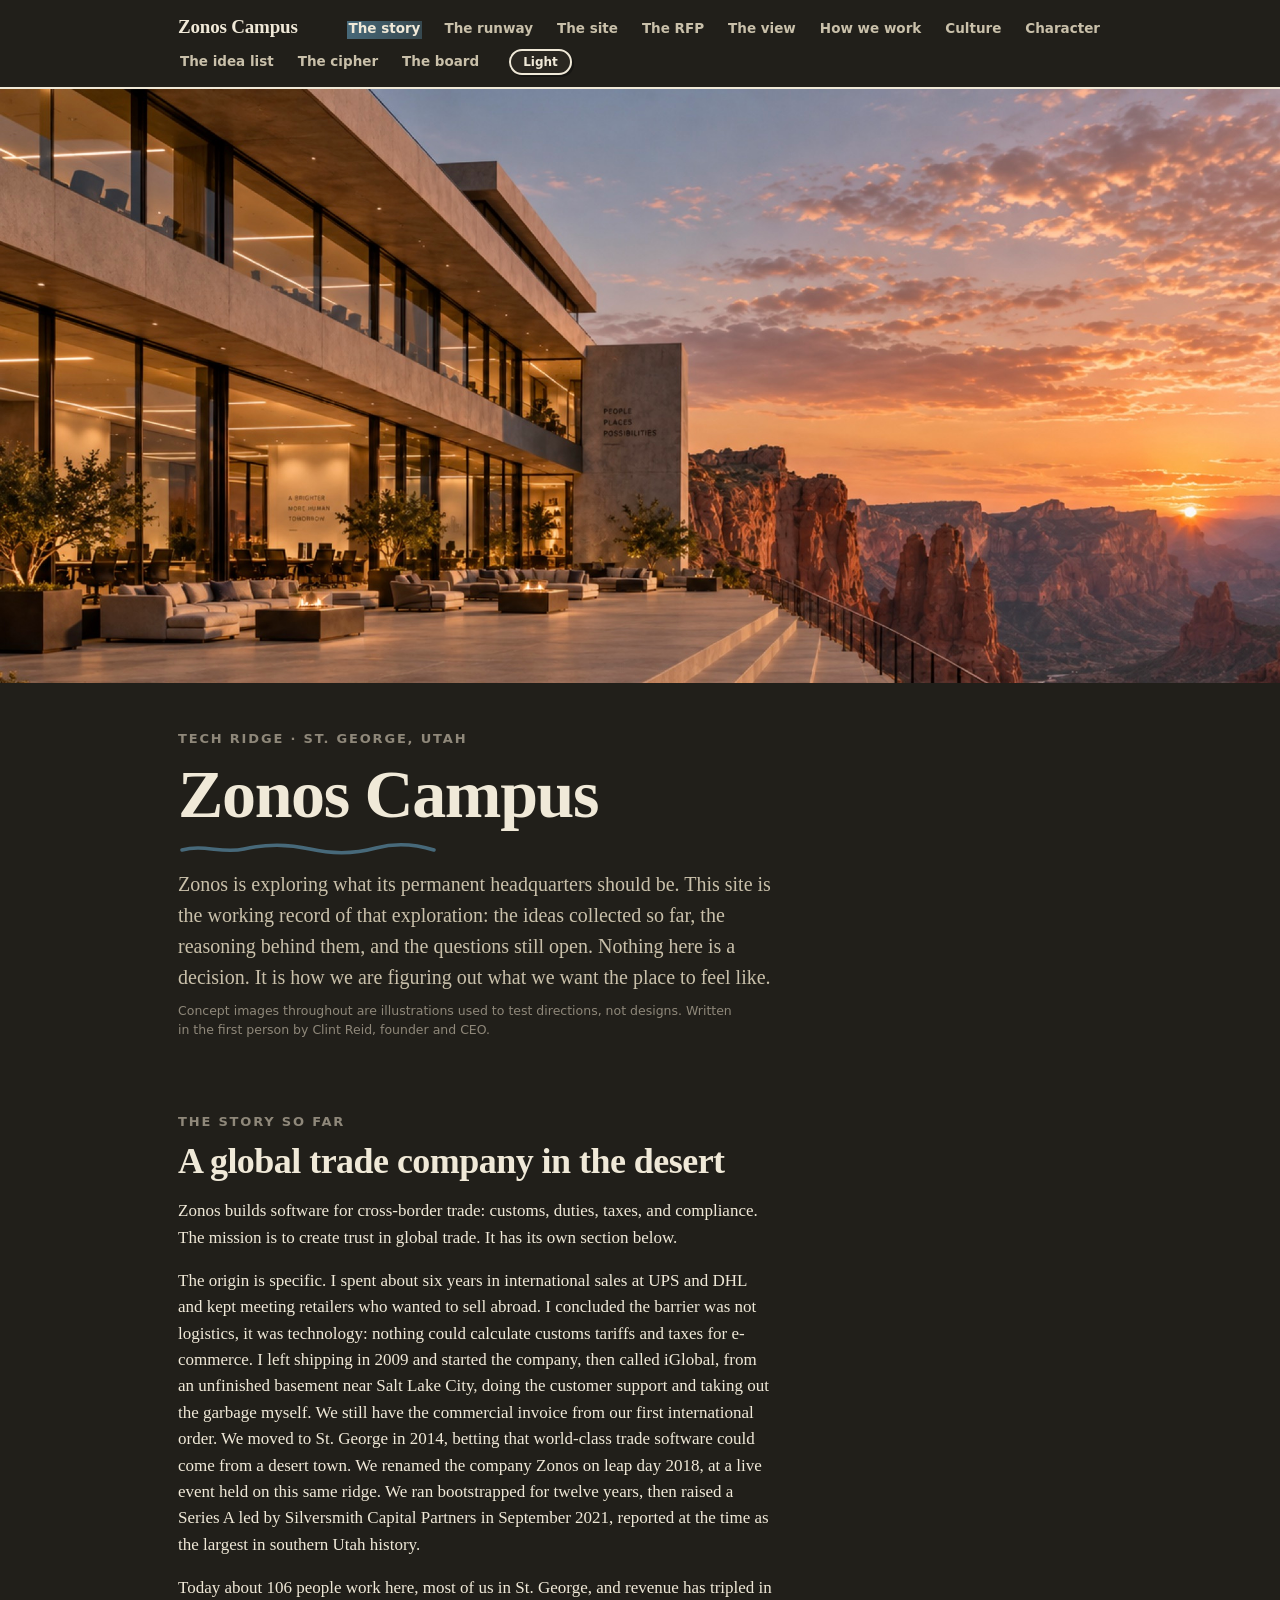
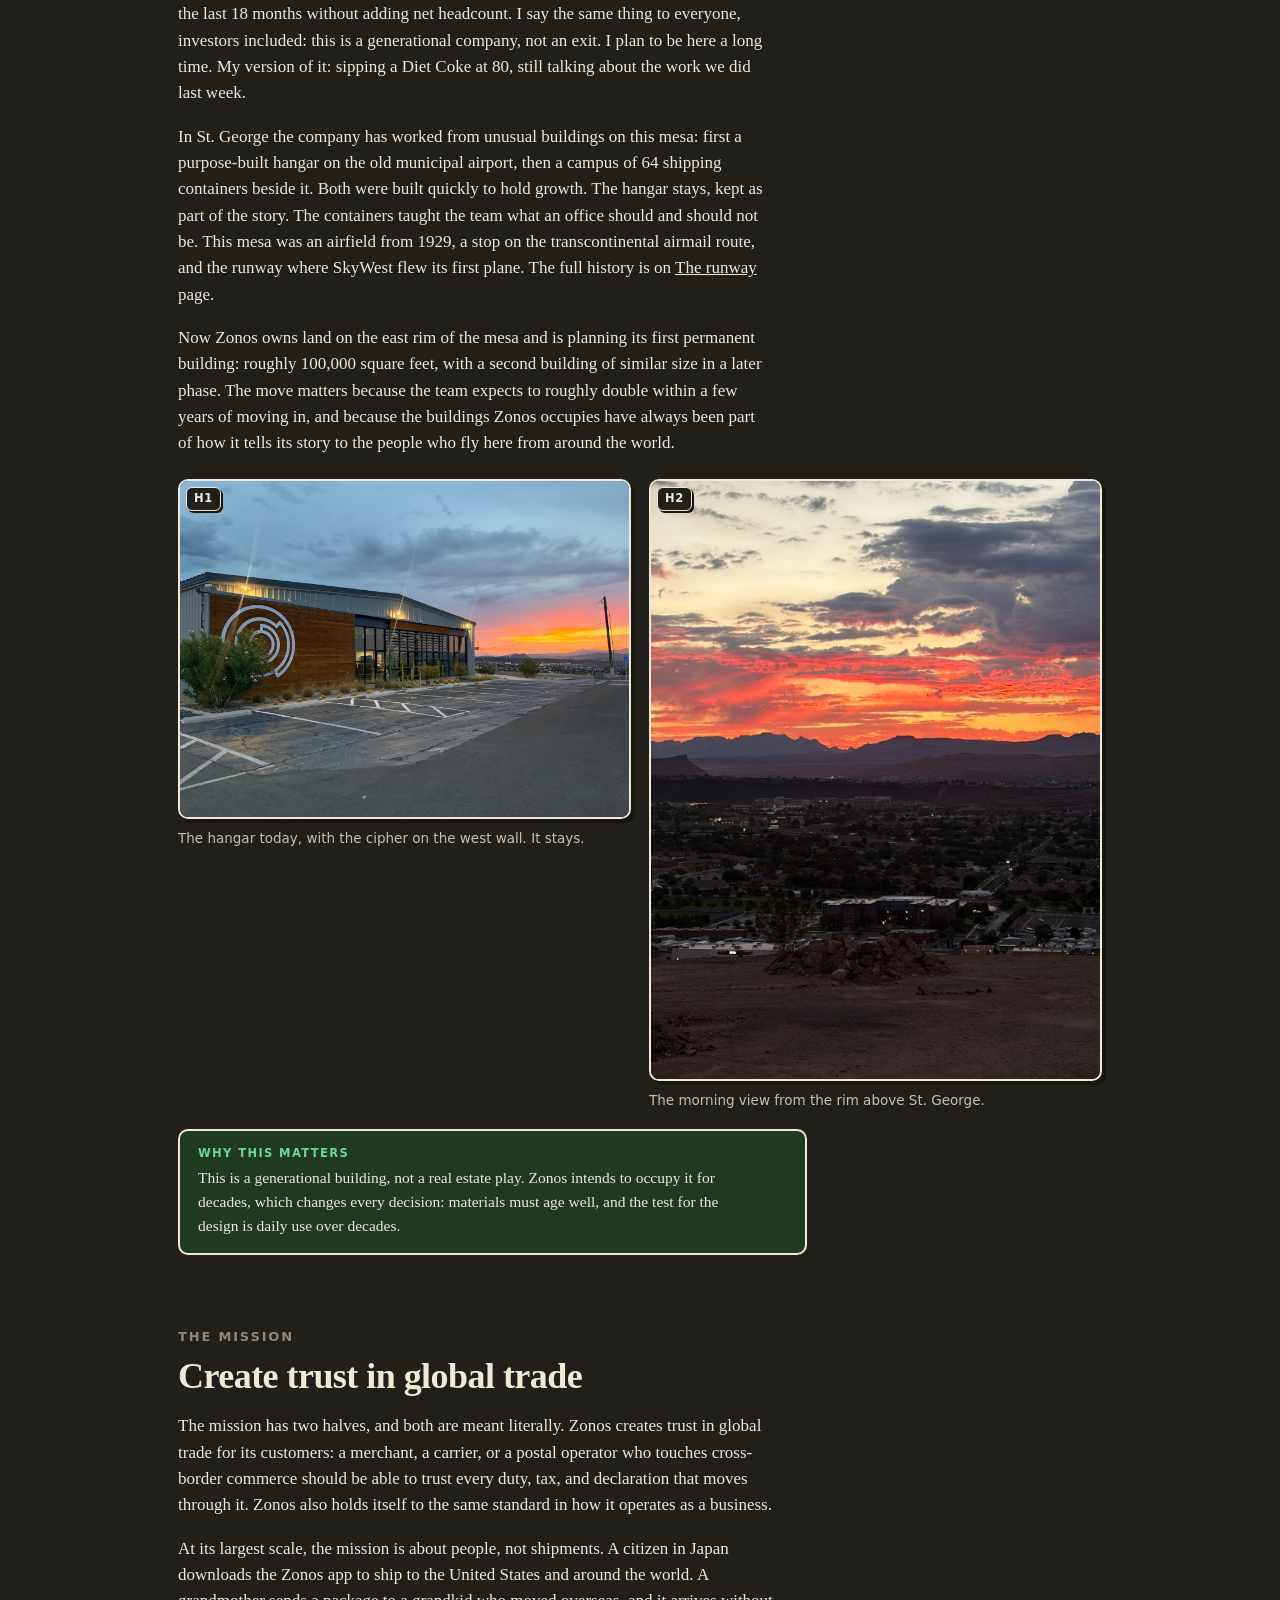
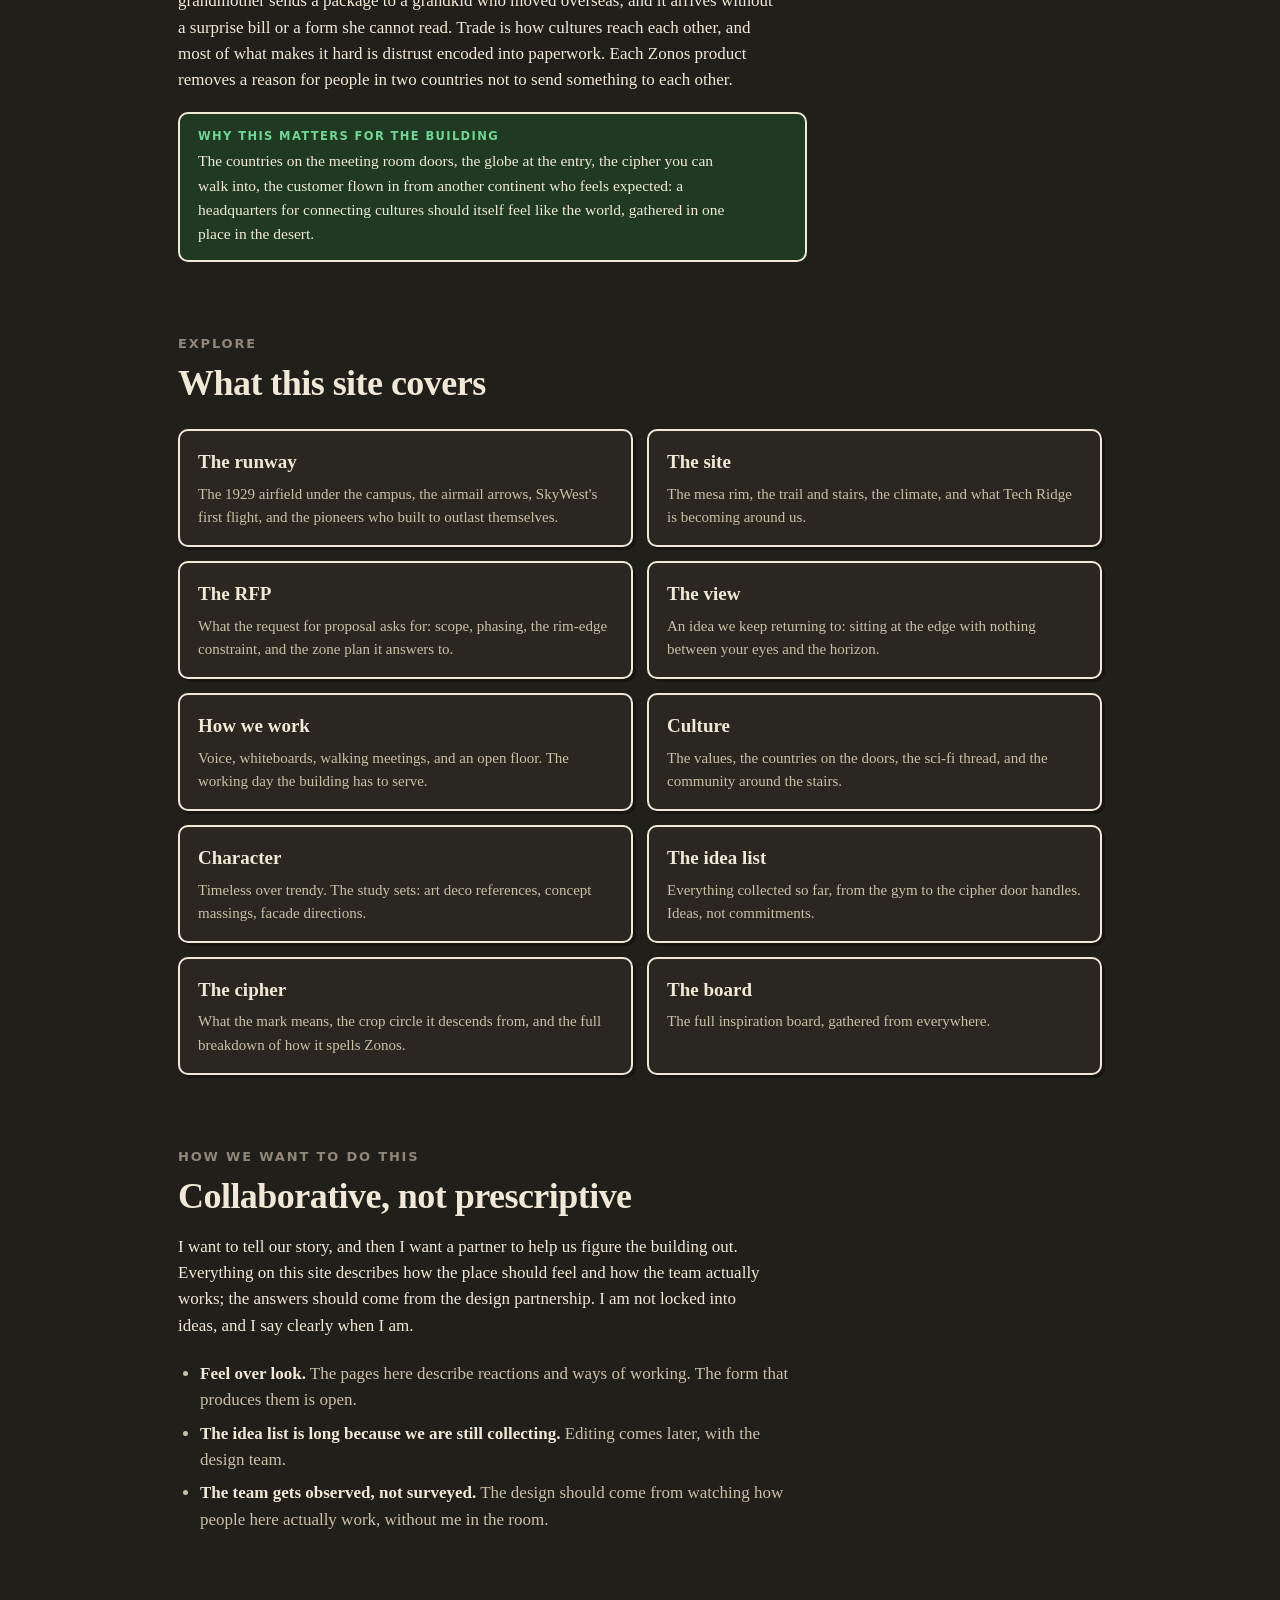
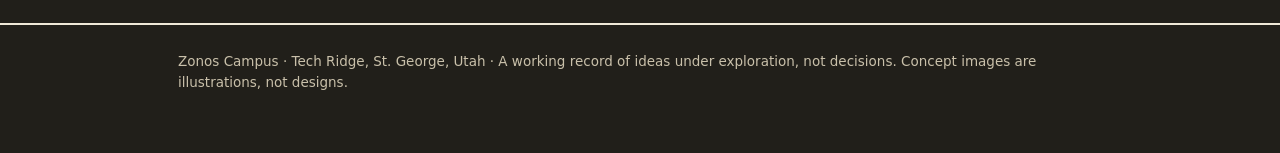
==== index.html @ 1530f25c "Zonos campus site: story, site, RFP, view, work, culture, character, ideas, cipher, board" ====
<!doctype html>
<html lang="en">
<head>
<meta charset="utf-8">
<meta name="viewport" content="width=device-width, initial-scale=1">
<title>Zonos Campus</title>
<meta name="description" content="The working record of the Zonos headquarters exploration at Tech Ridge, St. George, Utah: the story, the site, the ideas, and the why behind them.">
<link rel="icon" type="image/svg+xml" href="favicon.svg">
<link rel="stylesheet" href="style.css">
</head>
<body data-tag="H">

<nav class="site">
  <div class="bar">
    <a class="brand" href="index.html">Zonos Campus</a>
    <a class="nl here" href="index.html">The story</a>
    <a class="nl" href="history.html">The runway</a>
    <a class="nl" href="site.html">The site</a>
    <a class="nl" href="rfp.html">The RFP</a>
    <a class="nl" href="view.html">The view</a>
    <a class="nl" href="work.html">How we work</a>
    <a class="nl" href="culture.html">Culture</a>
    <a class="nl" href="design.html">Character</a>
    <a class="nl" href="ideas.html">The idea list</a>
    <a class="nl" href="cipher.html">The cipher</a>
    <a class="nl" href="board.html">The board</a>
    <button id="themebtn" type="button">Dark</button>
  </div>
</nav>

<div class="hero">
  <img src="images/render_terrace_wide.jpg" alt="Concept rendering of a terraced office building on a desert cliff at sunset">
</div>

<main class="wrap">

<header class="page">
  <p class="eyebrow">Tech Ridge · St. George, Utah</p>
  <h1>Zonos Campus</h1>
  <svg class="squig" width="260" height="14" viewBox="0 0 260 14" aria-hidden="true"><path d="M4 9 C 26 3, 44 13, 66 8 S 110 3, 132 8 S 176 13, 198 7 S 240 4, 256 9"/></svg>
  <p class="lead">Zonos is exploring what its permanent headquarters should be. This site is the working record of that exploration: the ideas collected so far, the reasoning behind them, and the questions still open. Nothing here is a decision. It is how we are figuring out what we want the place to feel like.</p>
  <p class="credit">Concept images throughout are illustrations used to test directions, not designs. Written in the first person by Clint Reid, founder and CEO.</p>
</header>

<section id="story">
  <p class="eyebrow">The story so far</p>
  <h2>A global trade company in the desert</h2>
  <p>Zonos builds software for cross-border trade: customs, duties, taxes, and compliance. The mission is to create trust in global trade. It has its own section below.</p>
  <p>The origin is specific. I spent about six years in international sales at UPS and DHL and kept meeting retailers who wanted to sell abroad. I concluded the barrier was not logistics, it was technology: nothing could calculate customs tariffs and taxes for e-commerce. I left shipping in 2009 and started the company, then called iGlobal, from an unfinished basement near Salt Lake City, doing the customer support and taking out the garbage myself. We still have the commercial invoice from our first international order. We moved to St. George in 2014, betting that world-class trade software could come from a desert town. We renamed the company Zonos on leap day 2018, at a live event held on this same ridge. We ran bootstrapped for twelve years, then raised a Series A led by Silversmith Capital Partners in September 2021, reported at the time as the largest in southern Utah history.</p>
  <p>Today about 106 people work here, most of us in St. George, and revenue has tripled in the last 18 months without adding net headcount. I say the same thing to everyone, investors included: this is a generational company, not an exit. I plan to be here a long time. My version of it: sipping a Diet Coke at 80, still talking about the work we did last week.</p>
  <p>In St. George the company has worked from unusual buildings on this mesa: first a purpose-built hangar on the old municipal airport, then a campus of 64 shipping containers beside it. Both were built quickly to hold growth. The hangar stays, kept as part of the story. The containers taught the team what an office should and should not be. This mesa was an airfield from 1929, a stop on the transcontinental airmail route, and the runway where SkyWest flew its first plane. The full history is on <a href="history.html" style="color:inherit">The runway</a> page.</p>
  <p>Now Zonos owns land on the east rim of the mesa and is planning its first permanent building: roughly 100,000 square feet, with a second building of similar size in a later phase. The move matters because the team expects to roughly double within a few years of moving in, and because the buildings Zonos occupies have always been part of how it tells its story to the people who fly here from around the world.</p>
  <div class="duo">
    <figure>
      <img loading="lazy" src="images/today_hangar_dusk.jpg" alt="The current Zonos hangar building at dusk with the cipher mark">
      <figcaption>The hangar today, with the cipher on the west wall. It stays.</figcaption>
    </figure>
    <figure>
      <img loading="lazy" src="images/site_sunrise_st_george.jpg" alt="Sunrise over St. George from the mesa rim">
      <figcaption>The morning view from the rim above St. George.</figcaption>
    </figure>
  </div>
  <div class="why">
    <span class="wl">Why this matters</span>
    <p>This is a generational building, not a real estate play. Zonos intends to occupy it for decades, which changes every decision: materials must age well, and the test for the design is daily use over decades.</p>
  </div>
</section>

<section id="mission">
  <p class="eyebrow">The mission</p>
  <h2>Create trust in global trade</h2>
  <p>The mission has two halves, and both are meant literally. Zonos creates trust in global trade for its customers: a merchant, a carrier, or a postal operator who touches cross-border commerce should be able to trust every duty, tax, and declaration that moves through it. Zonos also holds itself to the same standard in how it operates as a business.</p>
  <p>At its largest scale, the mission is about people, not shipments. A citizen in Japan downloads the Zonos app to ship to the United States and around the world. A grandmother sends a package to a grandkid who moved overseas, and it arrives without a surprise bill or a form she cannot read. Trade is how cultures reach each other, and most of what makes it hard is distrust encoded into paperwork. Each Zonos product removes a reason for people in two countries not to send something to each other.</p>
  <div class="why">
    <span class="wl">Why this matters for the building</span>
    <p>The countries on the meeting room doors, the globe at the entry, the cipher you can walk into, the customer flown in from another continent who feels expected: a headquarters for connecting cultures should itself feel like the world, gathered in one place in the desert.</p>
  </div>
</section>

<section id="explore">
  <p class="eyebrow">Explore</p>
  <h2>What this site covers</h2>
  <div class="pagecards">
    <a href="history.html"><h3>The runway</h3><p>The 1929 airfield under the campus, the airmail arrows, SkyWest's first flight, and the pioneers who built to outlast themselves.</p></a>
    <a href="site.html"><h3>The site</h3><p>The mesa rim, the trail and stairs, the climate, and what Tech Ridge is becoming around us.</p></a>
    <a href="rfp.html"><h3>The RFP</h3><p>What the request for proposal asks for: scope, phasing, the rim-edge constraint, and the zone plan it answers to.</p></a>
    <a href="view.html"><h3>The view</h3><p>An idea we keep returning to: sitting at the edge with nothing between your eyes and the horizon.</p></a>
    <a href="work.html"><h3>How we work</h3><p>Voice, whiteboards, walking meetings, and an open floor. The working day the building has to serve.</p></a>
    <a href="culture.html"><h3>Culture</h3><p>The values, the countries on the doors, the sci-fi thread, and the community around the stairs.</p></a>
    <a href="design.html"><h3>Character</h3><p>Timeless over trendy. The study sets: art deco references, concept massings, facade directions.</p></a>
    <a href="ideas.html"><h3>The idea list</h3><p>Everything collected so far, from the gym to the cipher door handles. Ideas, not commitments.</p></a>
    <a href="cipher.html"><h3>The cipher</h3><p>What the mark means, the crop circle it descends from, and the full breakdown of how it spells Zonos.</p></a>
    <a href="board.html"><h3>The board</h3><p>The full inspiration board, gathered from everywhere.</p></a>
  </div>
</section>

<section id="posture">
  <p class="eyebrow">How we want to do this</p>
  <h2>Collaborative, not prescriptive</h2>
  <p>I want to tell our story, and then I want a partner to help us figure the building out. Everything on this site describes how the place should feel and how the team actually works; the answers should come from the design partnership. I am not locked into ideas, and I say clearly when I am.</p>
  <ul class="plain" style="margin-top:22px">
    <li><b>Feel over look.</b> The pages here describe reactions and ways of working. The form that produces them is open.</li>
    <li><b>The idea list is long because we are still collecting.</b> Editing comes later, with the design team.</li>
    <li><b>The team gets observed, not surveyed.</b> The design should come from watching how people here actually work, without me in the room.</li>
  </ul>
</section>

</main>

<footer>
  <div class="wrap">
    Zonos Campus · Tech Ridge, St. George, Utah · A working record of ideas under exploration, not decisions. Concept images are illustrations, not designs.
  </div>
</footer>

<div id="lightbox" aria-hidden="true"><img alt=""></div>
<script src="site.js?v=2"></script>
</body>
</html>
---- style.css ----
:root{
  --paper:#fbf7ee; --paper2:#f4efe2;
  --ink:#1a1917; --ink2:#524f48; --muted:#8a857a; --line:#d9d2c0;
  --mk:#7cd0ff; --mk-soft:rgba(124,208,255,.45);
  --us:#1b7f3b; --us-wash:rgba(27,127,59,.12);
  --org:#a3651f; --org-soft:rgba(255,183,87,.42); --org-wash:rgba(255,183,87,.14);
}
@media (prefers-color-scheme: dark){
  :root:not([data-theme="light"]){
    --paper:#211f1a; --paper2:#2a2721;
    --ink:#f0e9d8; --ink2:#c9c0aa; --muted:#8f887a; --line:#161512;
    --mk:rgba(124,208,255,.42); --mk-soft:rgba(124,208,255,.24);
    --us:#6fd694; --us-wash:rgba(27,127,59,.28);
    --org:#ffc98a; --org-soft:rgba(255,183,87,.22); --org-wash:rgba(255,183,87,.12);
  }
}
:root[data-theme="dark"]{
  --paper:#211f1a; --paper2:#2a2721;
  --ink:#f0e9d8; --ink2:#c9c0aa; --muted:#8f887a; --line:#161512;
  --mk:rgba(124,208,255,.42); --mk-soft:rgba(124,208,255,.24);
  --us:#6fd694; --us-wash:rgba(27,127,59,.28);
  --org:#ffc98a; --org-soft:rgba(255,183,87,.22); --org-wash:rgba(255,183,87,.12);
}
*{box-sizing:border-box}
html{scroll-behavior:smooth}
body{
  background:var(--paper); color:var(--ink); margin:0;
  font-family:"Charter","Iowan Old Style",Georgia,serif;
  font-size:17px; line-height:1.55;
}
.wrap{max-width:980px; margin:0 auto; padding:0 28px}
nav.site{
  position:sticky; top:0; z-index:20; background:var(--paper);
  border-bottom:2px solid var(--ink);
}
nav.site .bar{
  max-width:980px; margin:0 auto; padding:12px 28px;
  display:flex; align-items:baseline; gap:8px 20px; flex-wrap:wrap;
  font-family:-apple-system,system-ui,sans-serif;
}
nav.site .brand{
  font-family:"Charter","Iowan Old Style",Georgia,serif;
  font-size:19px; font-weight:700; letter-spacing:-.01em;
  color:var(--ink); text-decoration:none; margin-right:auto;
}
nav.site a.nl{
  font-size:13.5px; font-weight:600; color:var(--ink2); text-decoration:none;
  padding:2px 2px;
}
nav.site a.nl:hover{color:var(--ink)}
nav.site a.nl.here{
  color:var(--ink);
  background:linear-gradient(100deg, var(--mk) 0%, var(--mk-soft) 92%);
  background-size:100% 72%; background-position:0 78%; background-repeat:no-repeat;
}
.eyebrow{
  font-family:-apple-system,system-ui,sans-serif; font-size:13px; font-weight:700;
  letter-spacing:.14em; text-transform:uppercase; color:var(--muted); margin:0 0 10px;
}
h1{font-size:clamp(40px,6.4vw,68px); line-height:1.02; letter-spacing:-.02em; margin:0; text-wrap:balance}
h2{font-size:clamp(27px,3.8vw,36px); line-height:1.1; letter-spacing:-.015em; margin:0 0 6px; text-wrap:balance}
h3.sub{font-size:21px; margin:30px 0 6px; letter-spacing:-.01em}
.lead{font-size:20px; color:var(--ink2); margin:14px 0 0; max-width:62ch}
p{max-width:70ch}
header.page{padding-top:46px}
section{margin-top:72px}
main{min-height:60vh}
mark,.mk{background:linear-gradient(100deg, var(--mk) 0%, var(--mk-soft) 92%); background-size:100% 78%; background-position:0 68%; background-repeat:no-repeat; padding:0 .12em; color:inherit; border-radius:1px}
.mk-o{background-image:linear-gradient(100deg, var(--org-soft) 0%, var(--org-wash) 92%)}
.squig{display:block; margin:12px 0 0}
.squig path{stroke:var(--mk); stroke-width:3.5; stroke-linecap:round; fill:none}
.hero{position:relative; margin:0}
.hero img{width:100%; height:min(66vh,700px); object-fit:cover; display:block}
.credit{
  font-family:-apple-system,system-ui,sans-serif; font-size:12.5px; color:var(--muted);
  margin-top:8px;
}
figure{margin:22px 0 0; position:relative}
figure img{width:100%; display:block; border:2px solid var(--ink); border-radius:10px; box-shadow:4px 4px 0 var(--line); cursor:zoom-in}
figcaption{
  font-family:-apple-system,system-ui,sans-serif; font-size:13.5px; color:var(--ink2);
  margin-top:9px; line-height:1.5; max-width:80ch;
}
.imgtag{
  position:absolute; top:8px; left:8px; z-index:2; pointer-events:none;
  font-family:-apple-system,system-ui,sans-serif; font-size:11.5px; font-weight:700;
  letter-spacing:.06em; color:var(--ink); background:var(--paper);
  border:1.5px solid var(--ink); border-radius:6px; padding:2px 7px;
  box-shadow:2px 2px 0 var(--line);
}
.duo{display:grid; grid-template-columns:1fr 1fr; gap:18px; margin-top:22px}
@media (max-width:760px){.duo{grid-template-columns:1fr}}
.duo figure{margin:0}
.grid{display:grid; grid-template-columns:repeat(3,1fr); gap:14px; margin-top:22px}
@media (max-width:760px){.grid{grid-template-columns:repeat(2,1fr)}}
.grid figure{margin:0}
.grid img{height:230px; object-fit:cover}
.grid.tall img{height:300px}
.card{
  border:2px solid var(--ink); border-radius:10px; background:var(--paper2);
  box-shadow:3px 3px 0 var(--line); padding:16px 18px; margin-top:16px;
}
.card h3{font-size:18.5px; line-height:1.25; margin:0 0 6px}
.card p{margin:6px 0 0; font-size:15.5px; color:var(--ink2)}
.cards2{display:grid; grid-template-columns:1fr 1fr; gap:14px; margin-top:22px}
@media (max-width:760px){.cards2{grid-template-columns:1fr}}
.cards2 .card{margin-top:0}
.pagecards{display:grid; grid-template-columns:1fr 1fr; gap:14px; margin-top:26px}
@media (max-width:760px){.pagecards{grid-template-columns:1fr}}
.pagecards a{
  display:block; border:2px solid var(--ink); border-radius:10px; background:var(--paper2);
  box-shadow:3px 3px 0 var(--line); padding:16px 18px; color:inherit; text-decoration:none;
}
.pagecards a:hover{box-shadow:5px 5px 0 var(--line)}
.pagecards h3{font-size:19px; margin:0 0 6px}
.pagecards p{margin:0; font-size:15px; color:var(--ink2)}
.why{
  border:2px solid var(--ink); border-radius:10px; background:var(--us-wash);
  padding:14px 18px; margin-top:18px; max-width:74ch;
}
.why .wl{
  font-family:-apple-system,system-ui,sans-serif; font-size:11.5px; font-weight:700;
  letter-spacing:.12em; text-transform:uppercase; color:var(--us); display:block; margin-bottom:4px;
}
.why p{margin:0; font-size:15.5px; color:var(--ink)}
ul.plain{margin:12px 0 0; padding-left:22px; max-width:72ch}
ul.plain li{margin-top:7px; color:var(--ink2)}
ul.plain li b{color:var(--ink); font-weight:600}
.q{font-style:italic; color:var(--ink2)}
.qbig{
  font-size:clamp(20px,2.6vw,26px); line-height:1.35; font-style:italic; color:var(--ink);
  max-width:56ch; margin:26px 0 0; text-wrap:balance;
}
.qbig .who{
  display:block; font-family:-apple-system,system-ui,sans-serif; font-style:normal;
  font-size:12.5px; letter-spacing:.1em; text-transform:uppercase; color:var(--muted); margin-top:10px;
}
.note{
  font-family:"Bradley Hand","Comic Sans MS",cursive; color:var(--ink2);
  transform:rotate(-3deg); display:inline-block; font-size:17px; margin:12px 0 0 4px;
}
.diagram{
  border:2px solid var(--ink); border-radius:10px; background:var(--paper2);
  box-shadow:3px 3px 0 var(--line); padding:18px; margin-top:22px; overflow-x:auto;
}
.diagram svg{display:block; min-width:640px; width:100%; height:auto}
.dg-ink{stroke:var(--ink)} .dg-fill{fill:var(--ink)}
.dg-muted{fill:var(--ink2)} .dg-line{stroke:var(--muted)}
.dg-sky{stroke:var(--mk)}
table{
  border-collapse:collapse; width:100%; margin-top:18px;
  font-family:-apple-system,system-ui,sans-serif; font-size:14.5px;
  font-variant-numeric:tabular-nums;
}
th{
  text-align:left; font-size:12px; letter-spacing:.1em; text-transform:uppercase;
  color:var(--muted); font-weight:700; padding:8px 12px 8px 0; border-bottom:2px solid var(--ink);
}
td{padding:9px 12px 9px 0; border-bottom:1px solid var(--line); vertical-align:top; color:var(--ink2)}
td:first-child{color:var(--ink)}
.tablewrap{overflow-x:auto}
.pager{
  margin-top:80px; display:flex; justify-content:space-between; gap:14px;
  font-family:-apple-system,system-ui,sans-serif; font-size:14px; font-weight:600;
}
.pager a{color:var(--ink); text-decoration:none; border:2px solid var(--ink); border-radius:999px; padding:8px 18px; background:var(--paper2); box-shadow:2px 2px 0 var(--line)}
footer{
  margin-top:90px; border-top:2px solid var(--ink); padding:26px 0 60px;
  font-family:-apple-system,system-ui,sans-serif; font-size:13.5px; color:var(--ink2);
}
#themebtn{
  margin-left:8px;
  font-family:-apple-system,system-ui,sans-serif; font-size:12px; font-weight:600;
  color:var(--ink); background:var(--paper2); border:2px solid var(--ink); border-radius:999px;
  padding:4px 12px; cursor:pointer; box-shadow:2px 2px 0 var(--line);
}
#themebtn:focus-visible{outline:3px solid var(--mk); outline-offset:2px}
#lightbox{
  position:fixed; inset:0; background:rgba(20,18,14,.93); z-index:50;
  display:none; align-items:center; justify-content:center; padding:30px; cursor:zoom-out;
}
#lightbox.open{display:flex}
#lightbox img{max-width:96%; max-height:94%; border-radius:6px}
@media (prefers-reduced-motion: reduce){html{scroll-behavior:auto}}

video{
  width:100%; display:block; border:2px solid var(--ink); border-radius:10px;
  box-shadow:4px 4px 0 var(--line); background:#000;
}
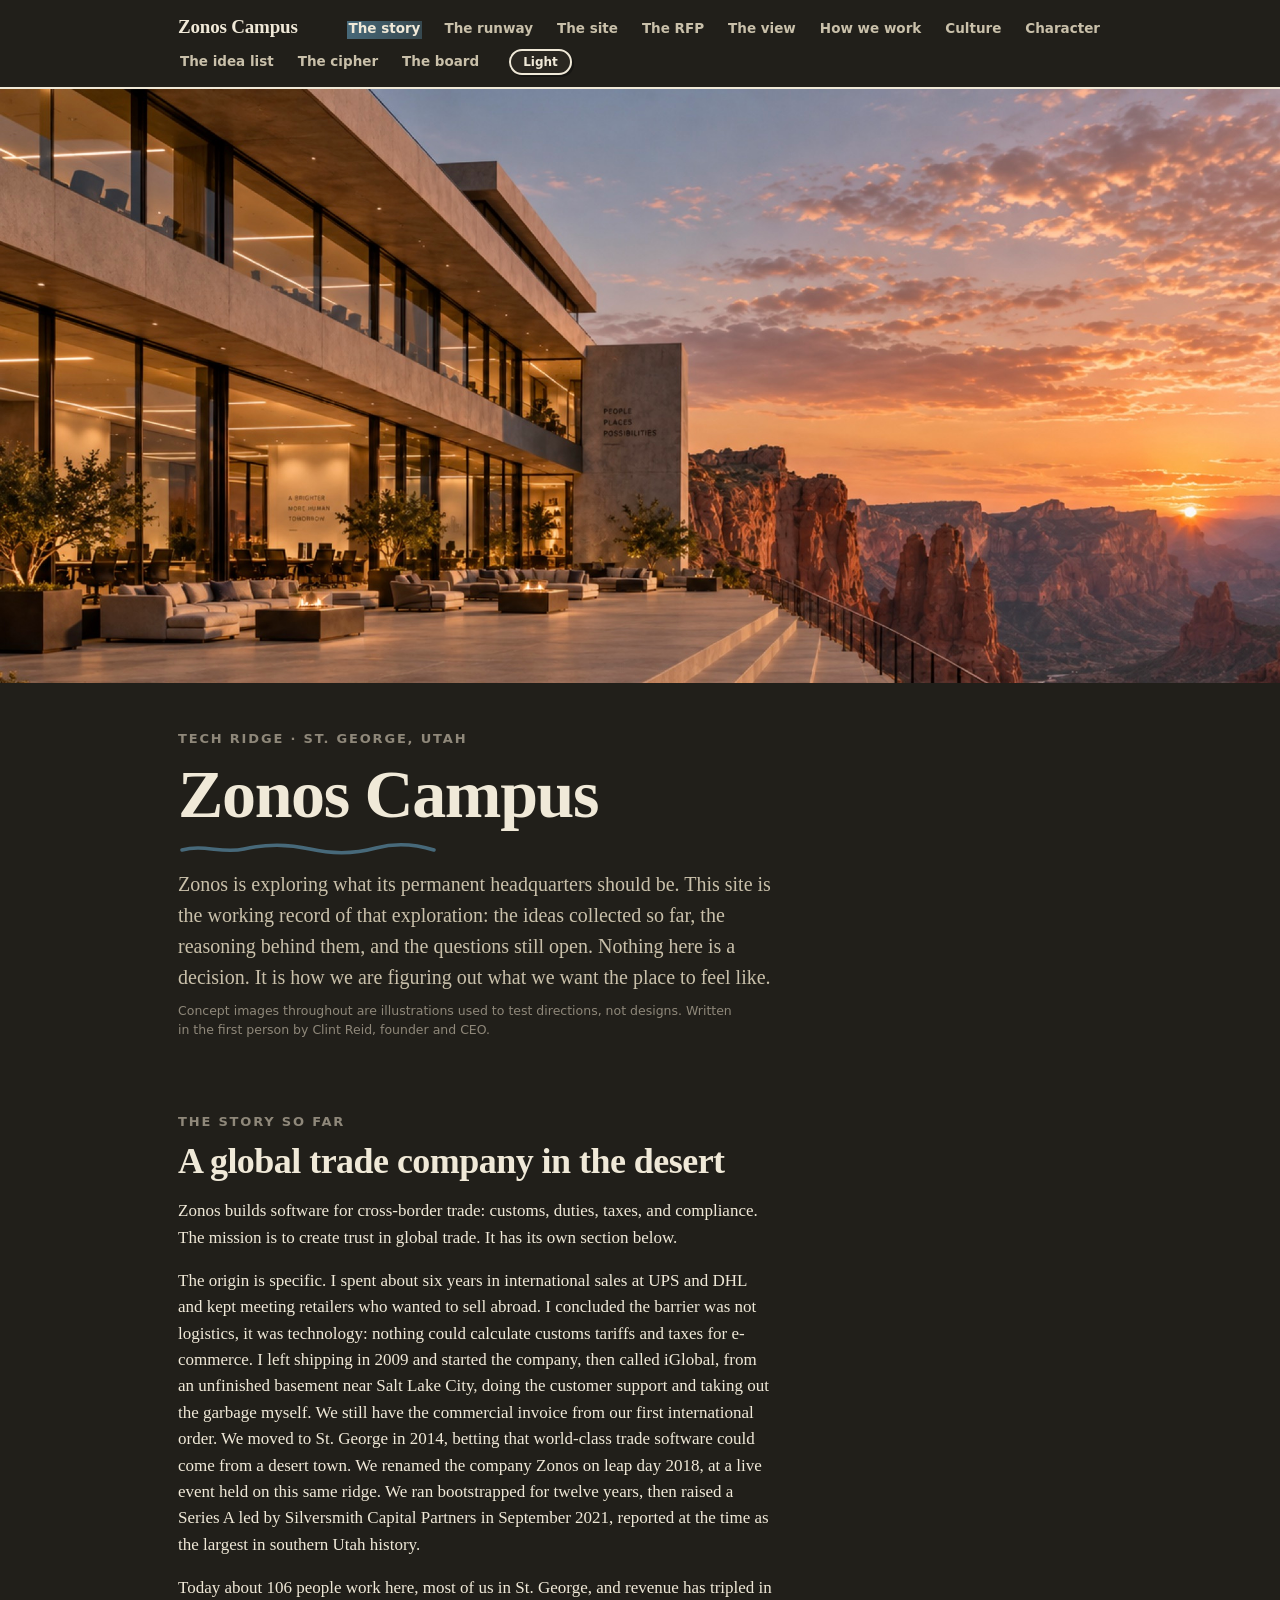
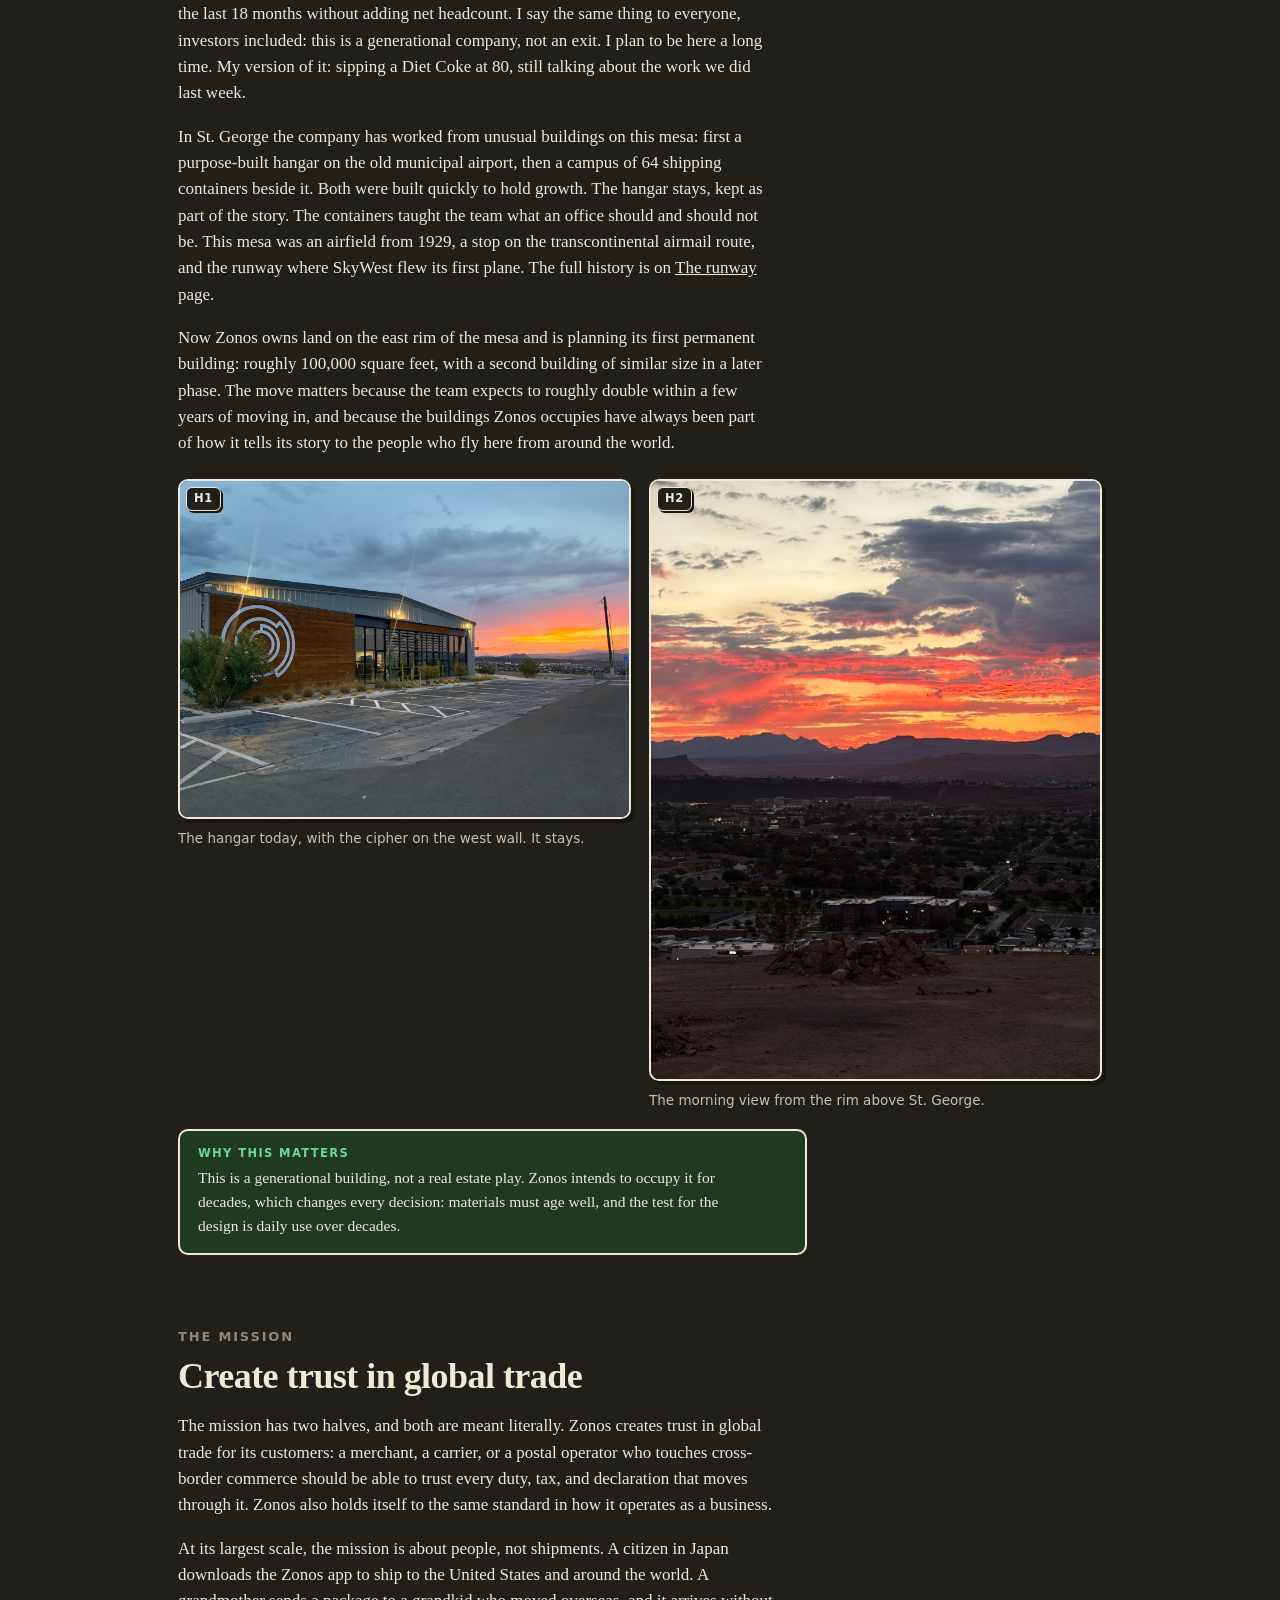
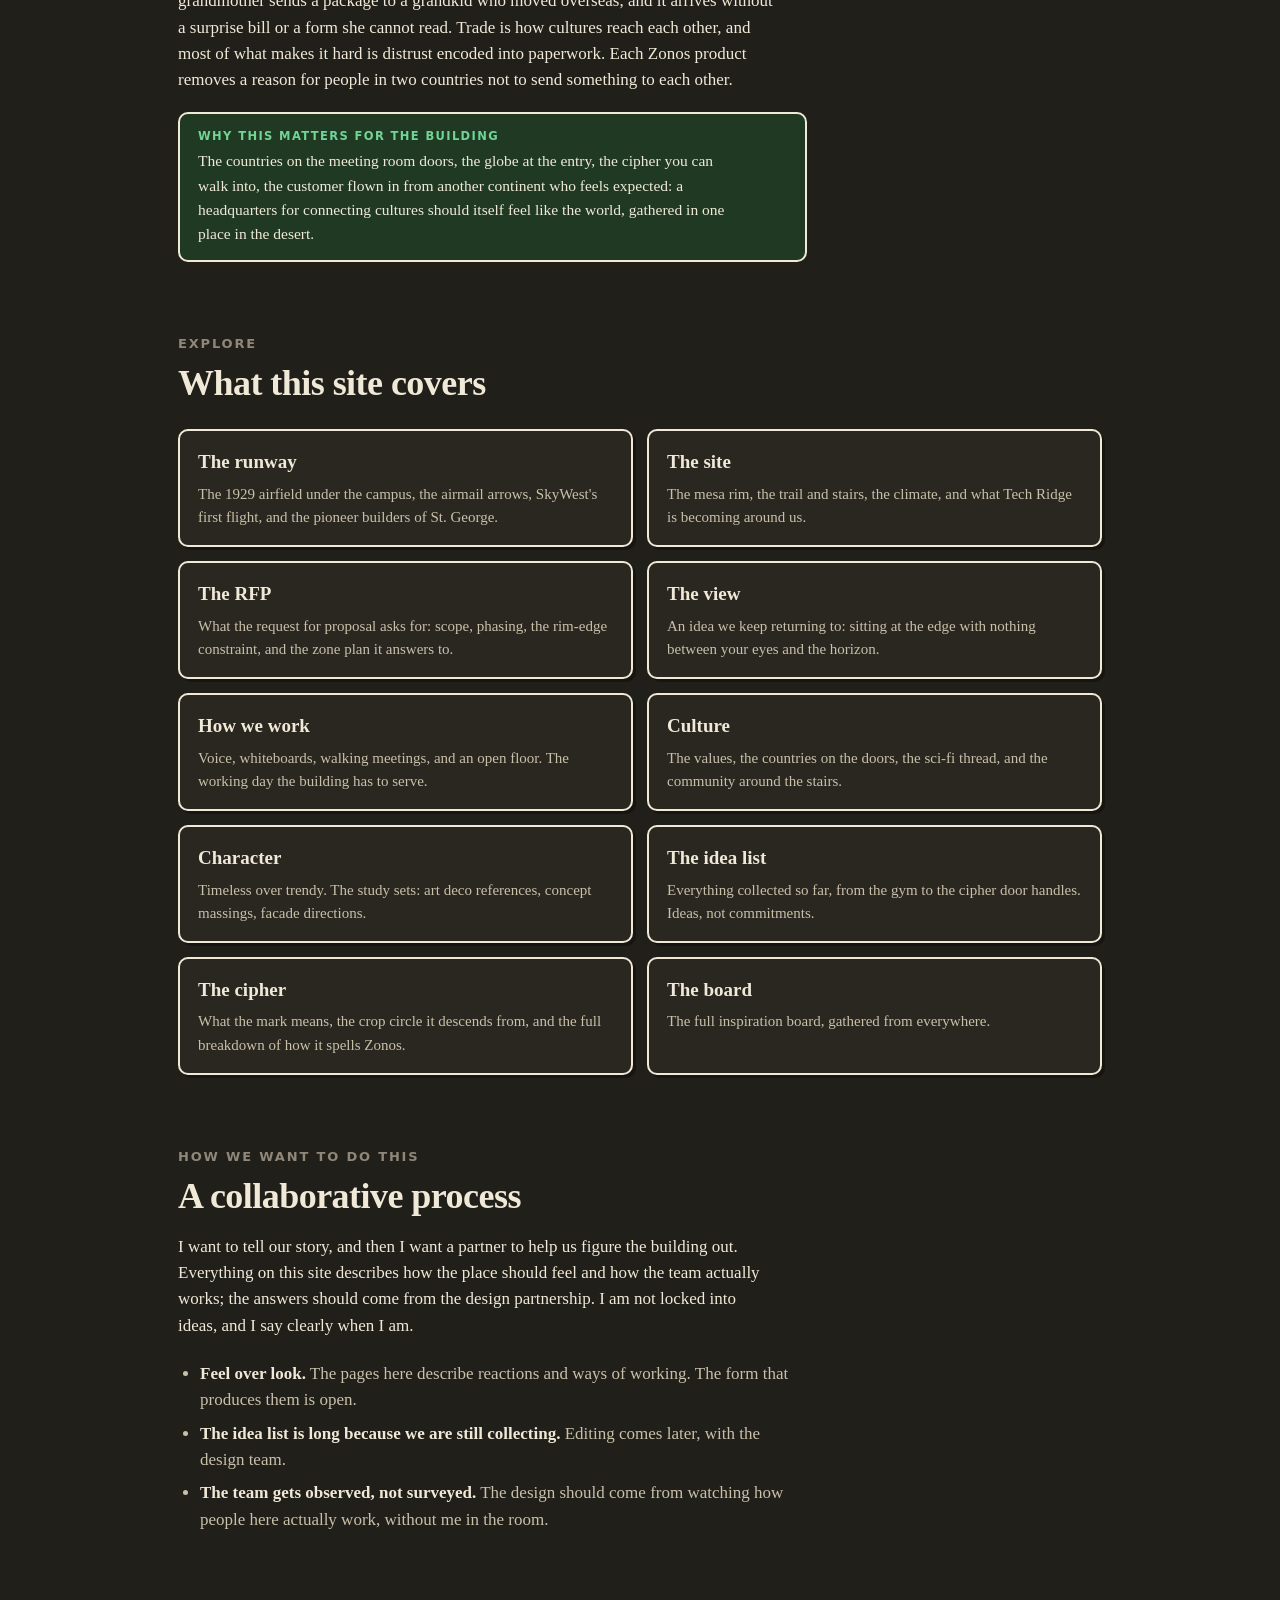
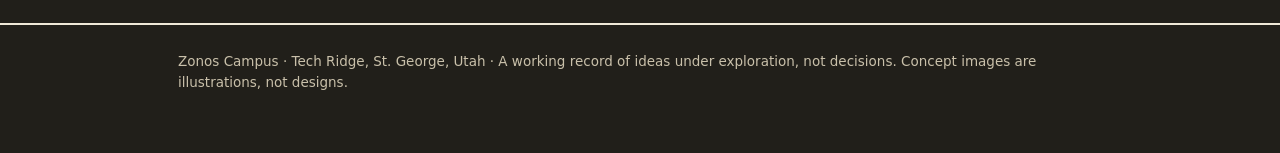
==== commit 76e4f3dc: "View page: railing idea is conditional. Remove remaining decorative headers and phrases." ====
--- a/index.html
+++ b/index.html
@@ -81,7 +81,7 @@
   <p class="eyebrow">Explore</p>
   <h2>What this site covers</h2>
   <div class="pagecards">
-    <a href="history.html"><h3>The runway</h3><p>The 1929 airfield under the campus, the airmail arrows, SkyWest's first flight, and the pioneers who built to outlast themselves.</p></a>
+    <a href="history.html"><h3>The runway</h3><p>The 1929 airfield under the campus, the airmail arrows, SkyWest's first flight, and the pioneer builders of St. George.</p></a>
     <a href="site.html"><h3>The site</h3><p>The mesa rim, the trail and stairs, the climate, and what Tech Ridge is becoming around us.</p></a>
     <a href="rfp.html"><h3>The RFP</h3><p>What the request for proposal asks for: scope, phasing, the rim-edge constraint, and the zone plan it answers to.</p></a>
     <a href="view.html"><h3>The view</h3><p>An idea we keep returning to: sitting at the edge with nothing between your eyes and the horizon.</p></a>
@@ -96,7 +96,7 @@
 
 <section id="posture">
   <p class="eyebrow">How we want to do this</p>
-  <h2>Collaborative, not prescriptive</h2>
+  <h2>A collaborative process</h2>
   <p>I want to tell our story, and then I want a partner to help us figure the building out. Everything on this site describes how the place should feel and how the team actually works; the answers should come from the design partnership. I am not locked into ideas, and I say clearly when I am.</p>
   <ul class="plain" style="margin-top:22px">
     <li><b>Feel over look.</b> The pages here describe reactions and ways of working. The form that produces them is open.</li>
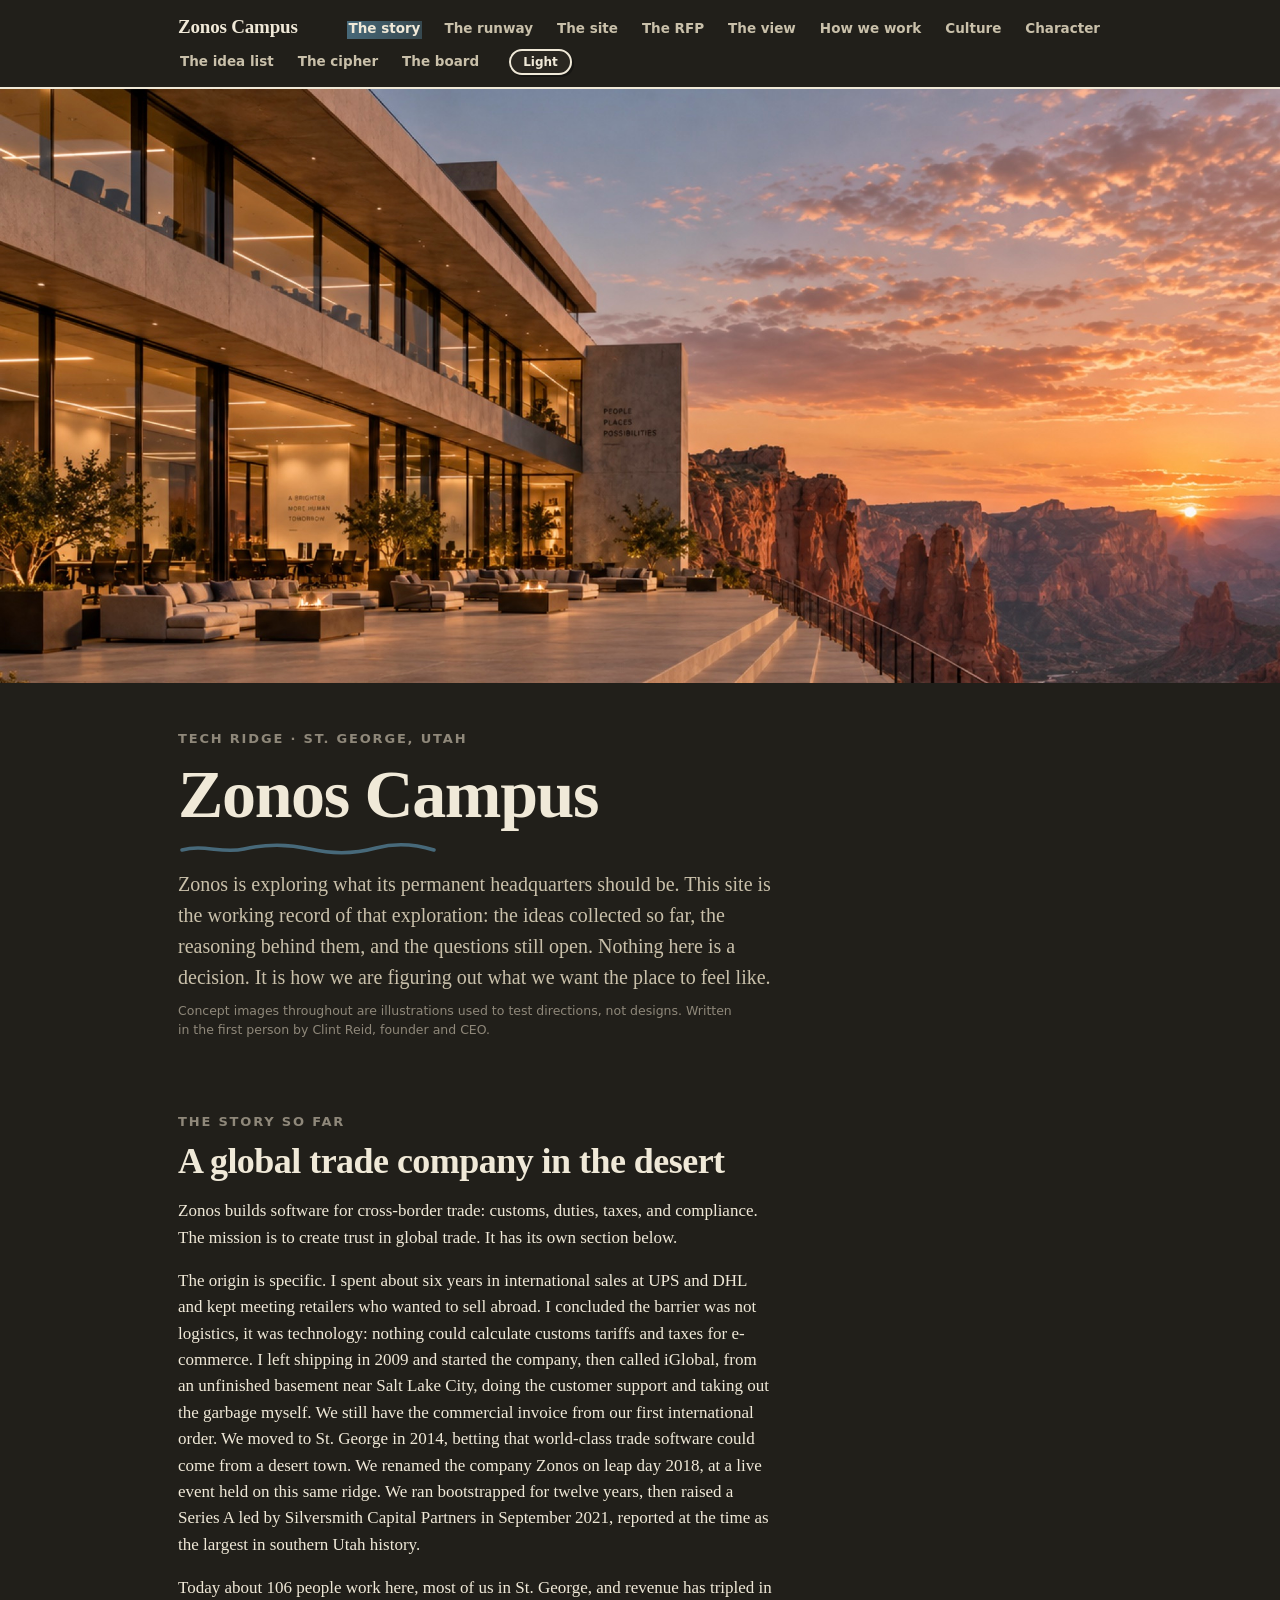
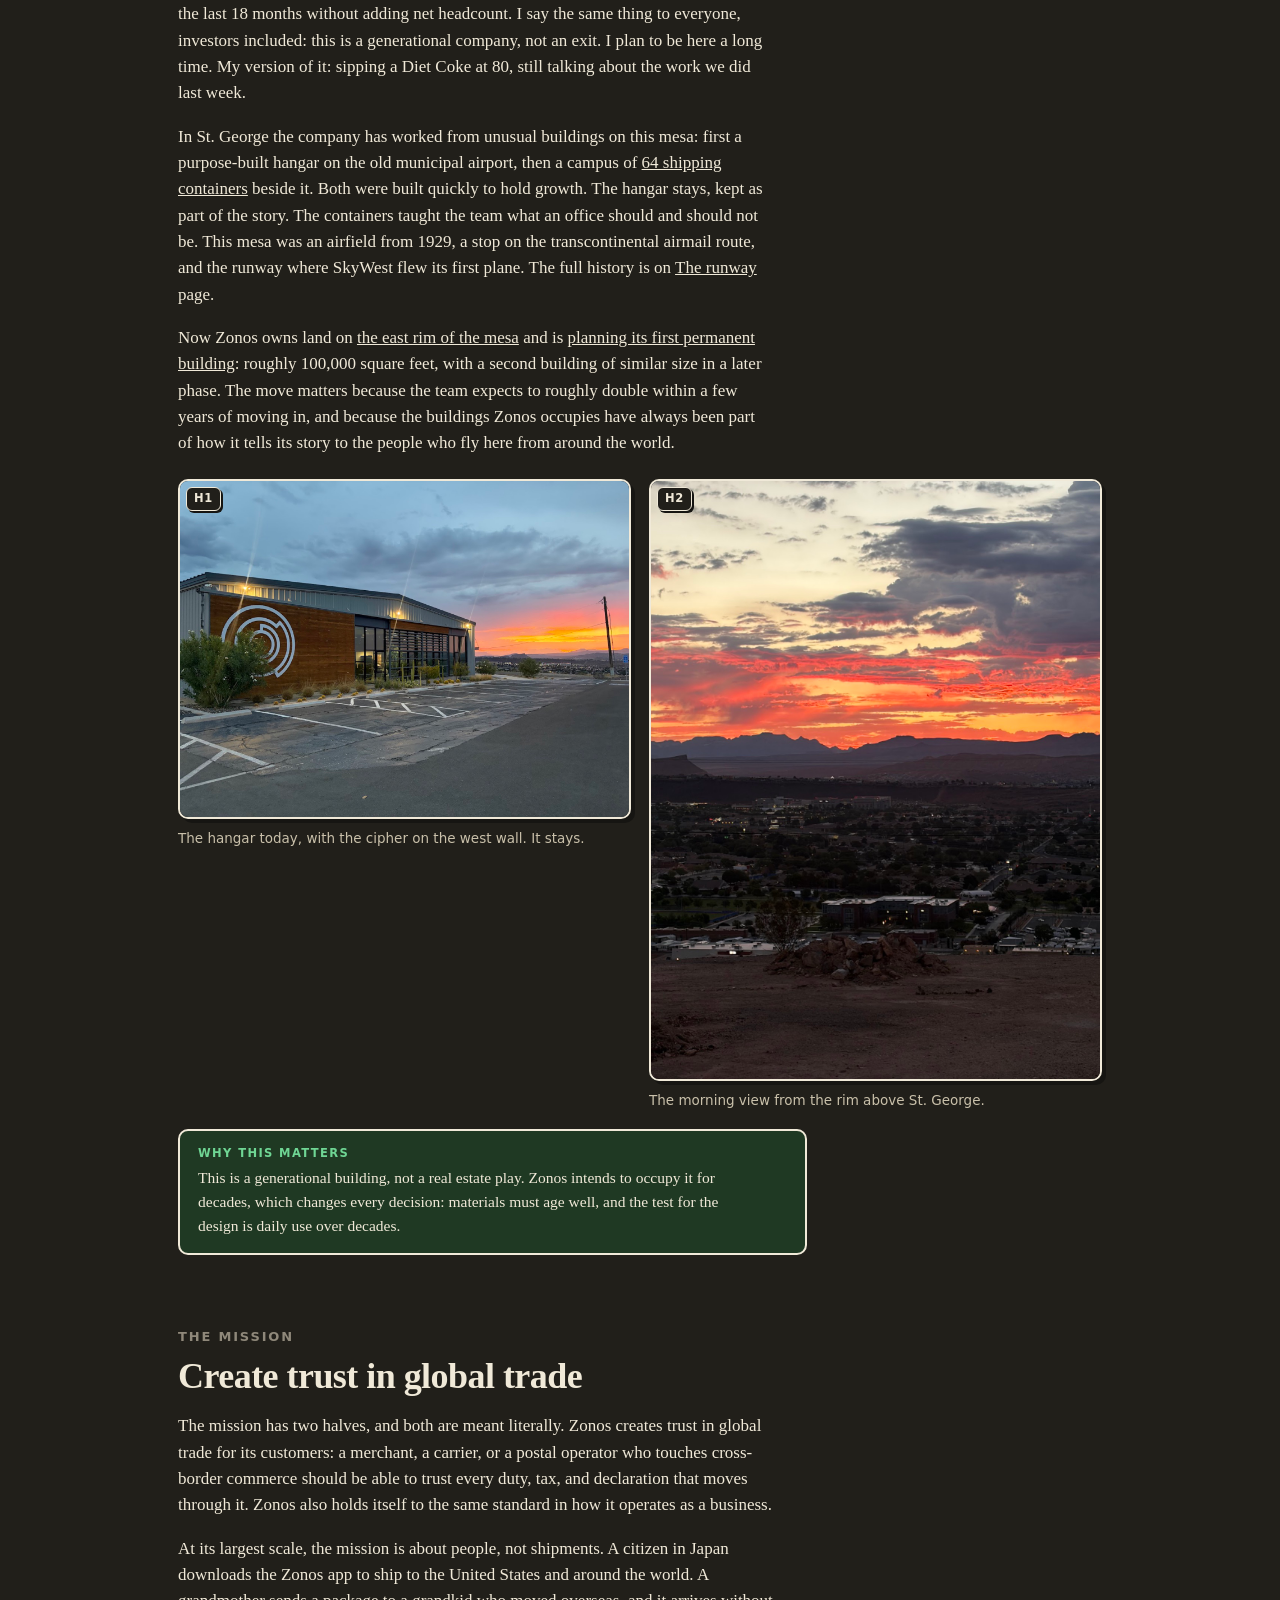
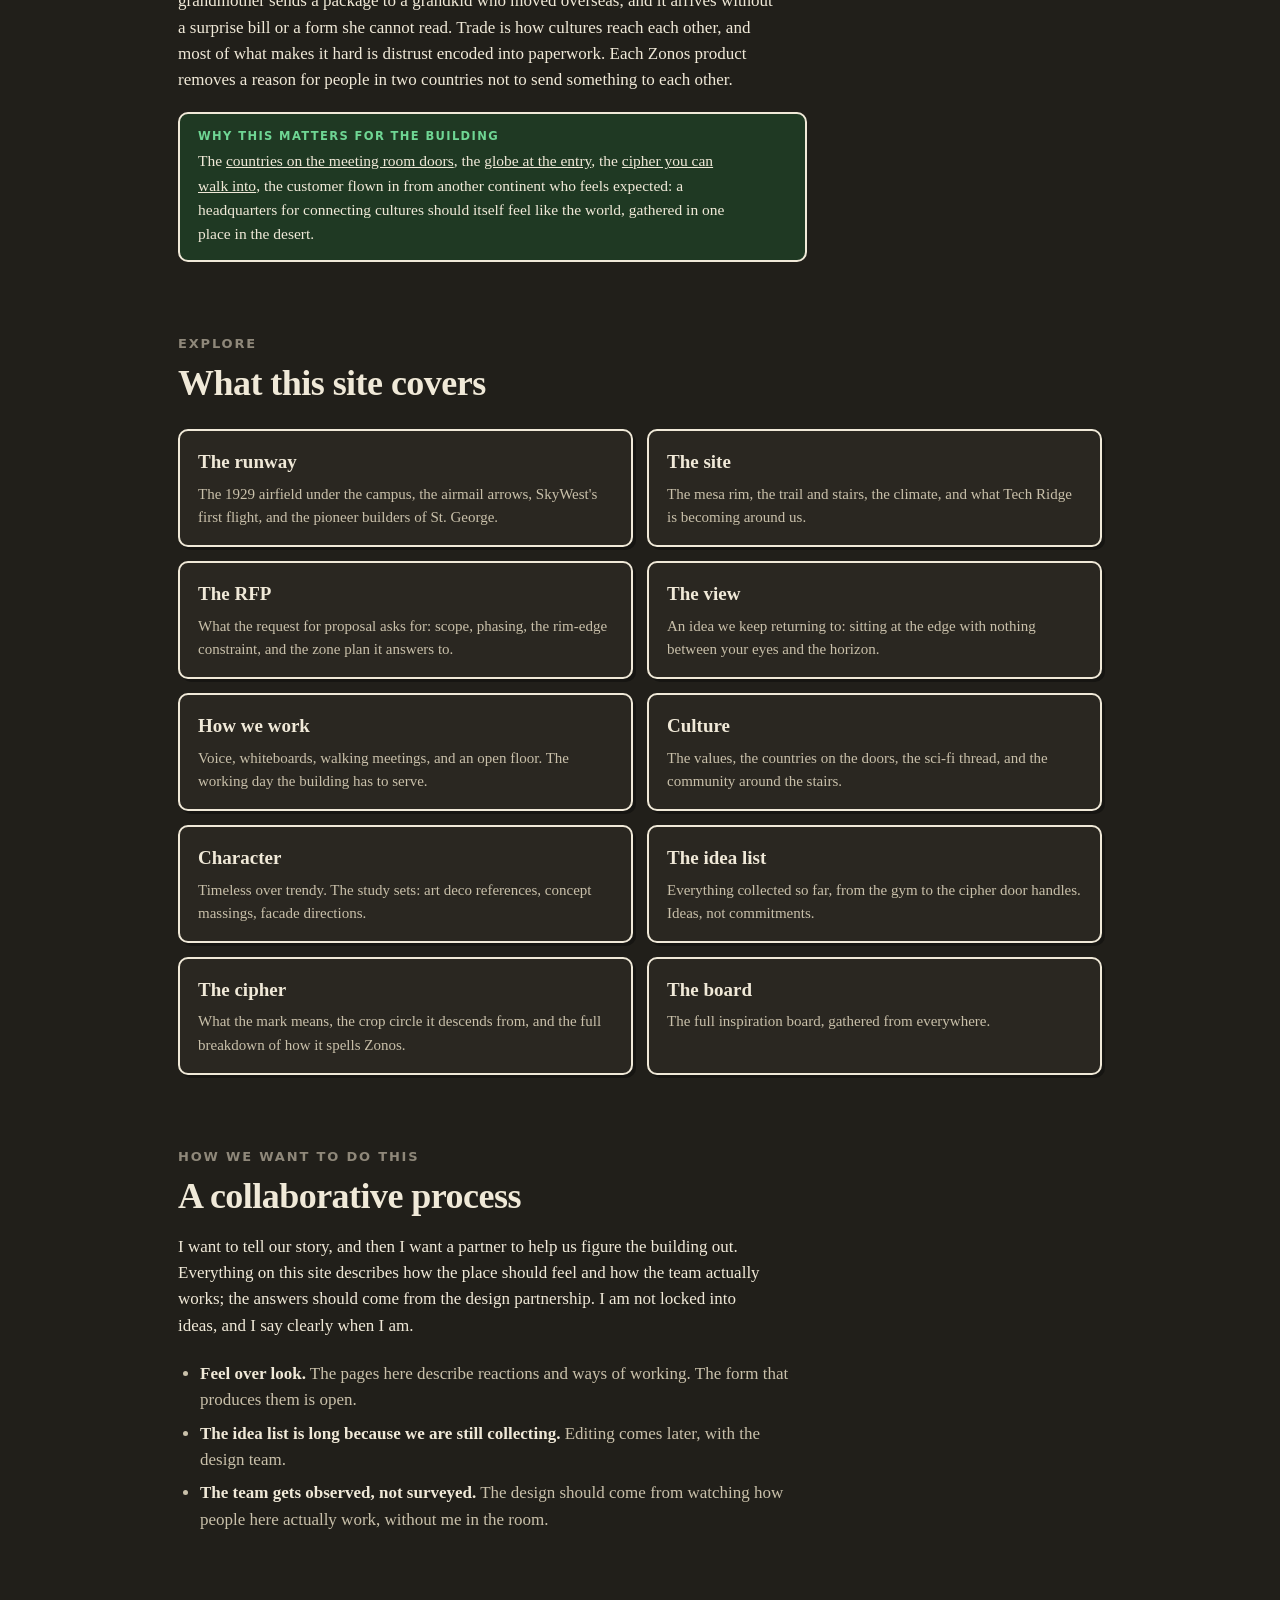
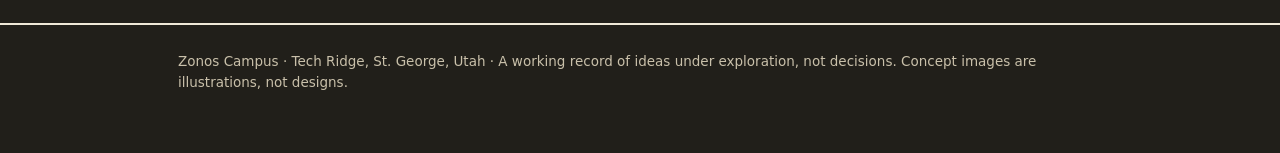
==== commit 50e58eaf: "Team ask list with strikeouts; inline cross-links between pages" ====
--- a/index.html
+++ b/index.html
@@ -48,8 +48,8 @@
   <p>Zonos builds software for cross-border trade: customs, duties, taxes, and compliance. The mission is to create trust in global trade. It has its own section below.</p>
   <p>The origin is specific. I spent about six years in international sales at UPS and DHL and kept meeting retailers who wanted to sell abroad. I concluded the barrier was not logistics, it was technology: nothing could calculate customs tariffs and taxes for e-commerce. I left shipping in 2009 and started the company, then called iGlobal, from an unfinished basement near Salt Lake City, doing the customer support and taking out the garbage myself. We still have the commercial invoice from our first international order. We moved to St. George in 2014, betting that world-class trade software could come from a desert town. We renamed the company Zonos on leap day 2018, at a live event held on this same ridge. We ran bootstrapped for twelve years, then raised a Series A led by Silversmith Capital Partners in September 2021, reported at the time as the largest in southern Utah history.</p>
   <p>Today about 106 people work here, most of us in St. George, and revenue has tripled in the last 18 months without adding net headcount. I say the same thing to everyone, investors included: this is a generational company, not an exit. I plan to be here a long time. My version of it: sipping a Diet Coke at 80, still talking about the work we did last week.</p>
-  <p>In St. George the company has worked from unusual buildings on this mesa: first a purpose-built hangar on the old municipal airport, then a campus of 64 shipping containers beside it. Both were built quickly to hold growth. The hangar stays, kept as part of the story. The containers taught the team what an office should and should not be. This mesa was an airfield from 1929, a stop on the transcontinental airmail route, and the runway where SkyWest flew its first plane. The full history is on <a href="history.html" style="color:inherit">The runway</a> page.</p>
-  <p>Now Zonos owns land on the east rim of the mesa and is planning its first permanent building: roughly 100,000 square feet, with a second building of similar size in a later phase. The move matters because the team expects to roughly double within a few years of moving in, and because the buildings Zonos occupies have always been part of how it tells its story to the people who fly here from around the world.</p>
+  <p>In St. George the company has worked from unusual buildings on this mesa: first a purpose-built hangar on the old municipal airport, then a campus of <a href="site.html#tour" style="color:inherit">64 shipping containers</a> beside it. Both were built quickly to hold growth. The hangar stays, kept as part of the story. The containers taught the team what an office should and should not be. This mesa was an airfield from 1929, a stop on the transcontinental airmail route, and the runway where SkyWest flew its first plane. The full history is on <a href="history.html" style="color:inherit">The runway</a> page.</p>
+  <p>Now Zonos owns land on <a href="site.html" style="color:inherit">the east rim of the mesa</a> and is <a href="rfp.html" style="color:inherit">planning its first permanent building</a>: roughly 100,000 square feet, with a second building of similar size in a later phase. The move matters because the team expects to roughly double within a few years of moving in, and because the buildings Zonos occupies have always been part of how it tells its story to the people who fly here from around the world.</p>
   <div class="duo">
     <figure>
       <img loading="lazy" src="images/today_hangar_dusk.jpg" alt="The current Zonos hangar building at dusk with the cipher mark">
@@ -73,7 +73,7 @@
   <p>At its largest scale, the mission is about people, not shipments. A citizen in Japan downloads the Zonos app to ship to the United States and around the world. A grandmother sends a package to a grandkid who moved overseas, and it arrives without a surprise bill or a form she cannot read. Trade is how cultures reach each other, and most of what makes it hard is distrust encoded into paperwork. Each Zonos product removes a reason for people in two countries not to send something to each other.</p>
   <div class="why">
     <span class="wl">Why this matters for the building</span>
-    <p>The countries on the meeting room doors, the globe at the entry, the cipher you can walk into, the customer flown in from another continent who feels expected: a headquarters for connecting cultures should itself feel like the world, gathered in one place in the desert.</p>
+    <p>The <a href="culture.html#world" style="color:inherit">countries on the meeting room doors</a>, the <a href="design.html#globe" style="color:inherit">globe at the entry</a>, the <a href="cipher.html" style="color:inherit">cipher you can walk into</a>, the customer flown in from another continent who feels expected: a headquarters for connecting cultures should itself feel like the world, gathered in one place in the desert.</p>
   </div>
 </section>
 
--- a/style.css
+++ b/style.css
@@ -187,3 +187,5 @@
   width:100%; display:block; border:2px solid var(--ink); border-radius:10px;
   box-shadow:4px 4px 0 var(--line); background:#000;
 }
+
+s.no{text-decoration:line-through; text-decoration-thickness:2px; color:var(--muted)}
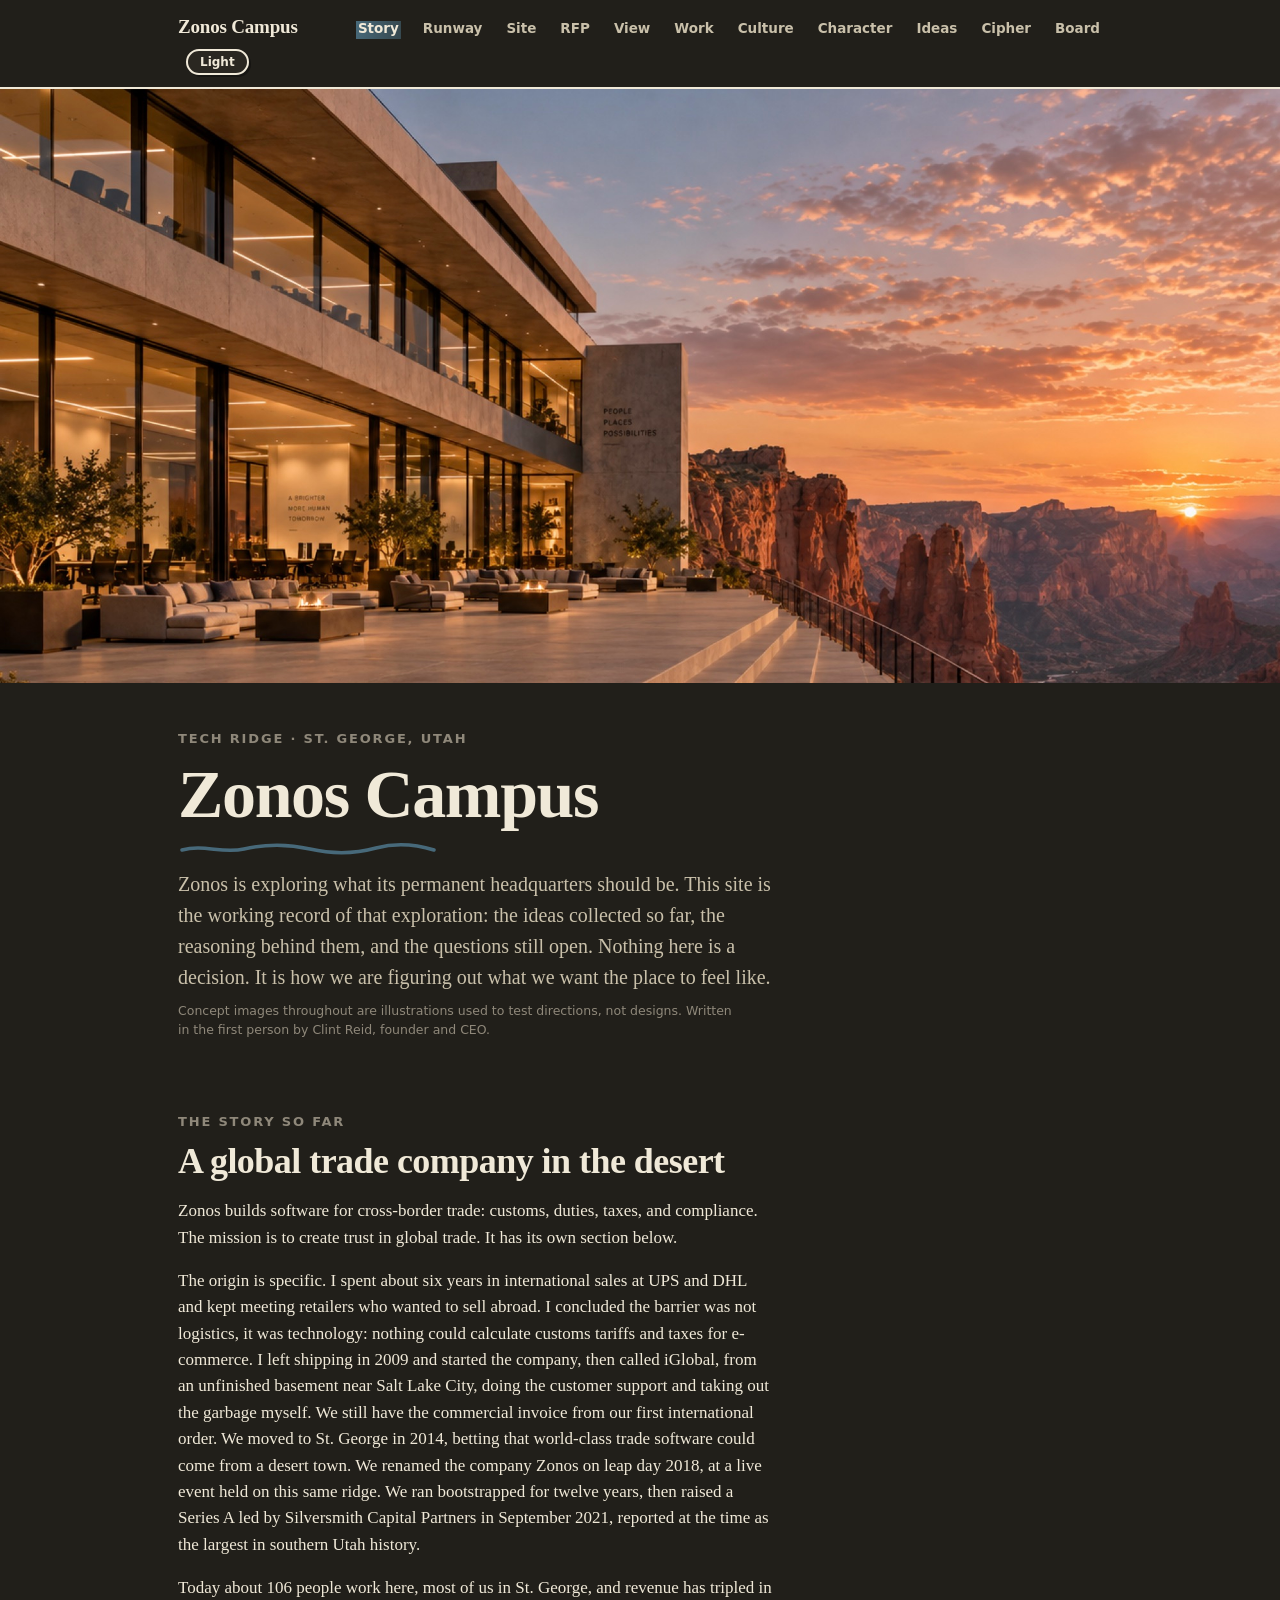
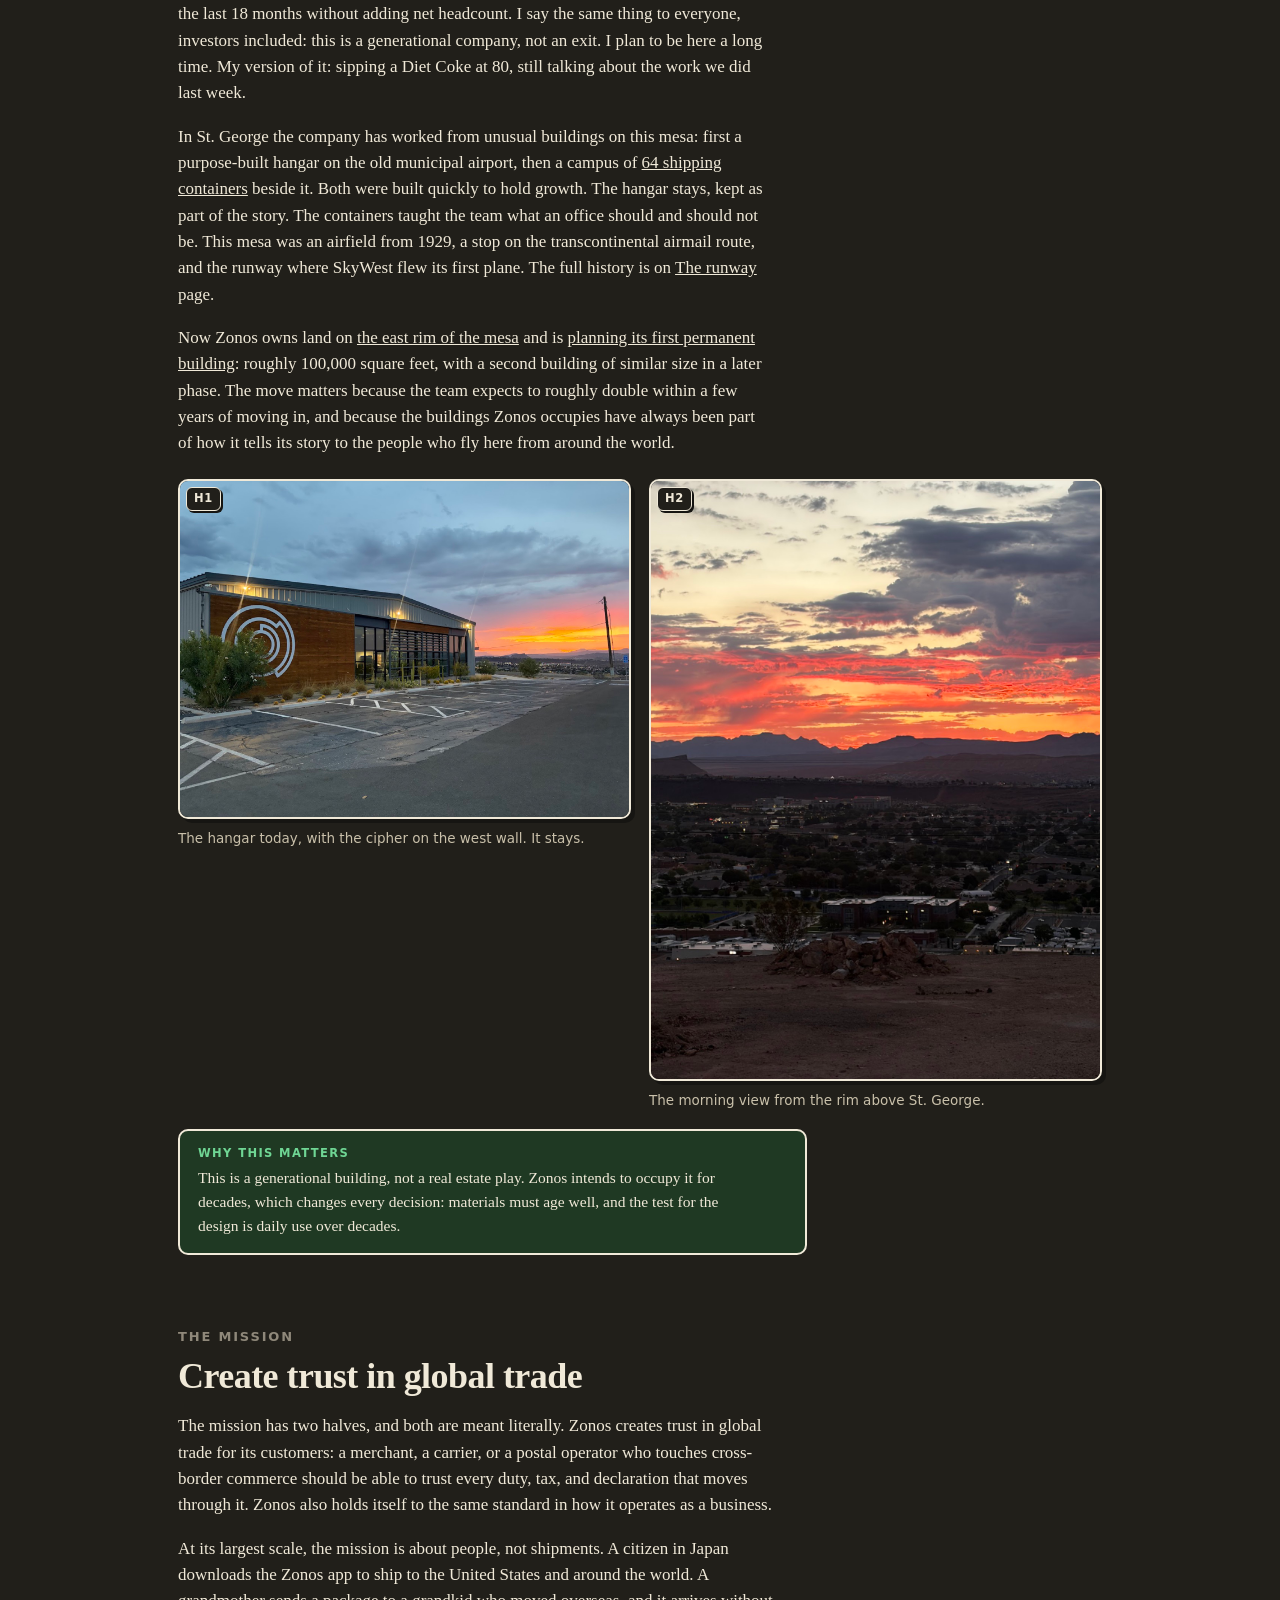
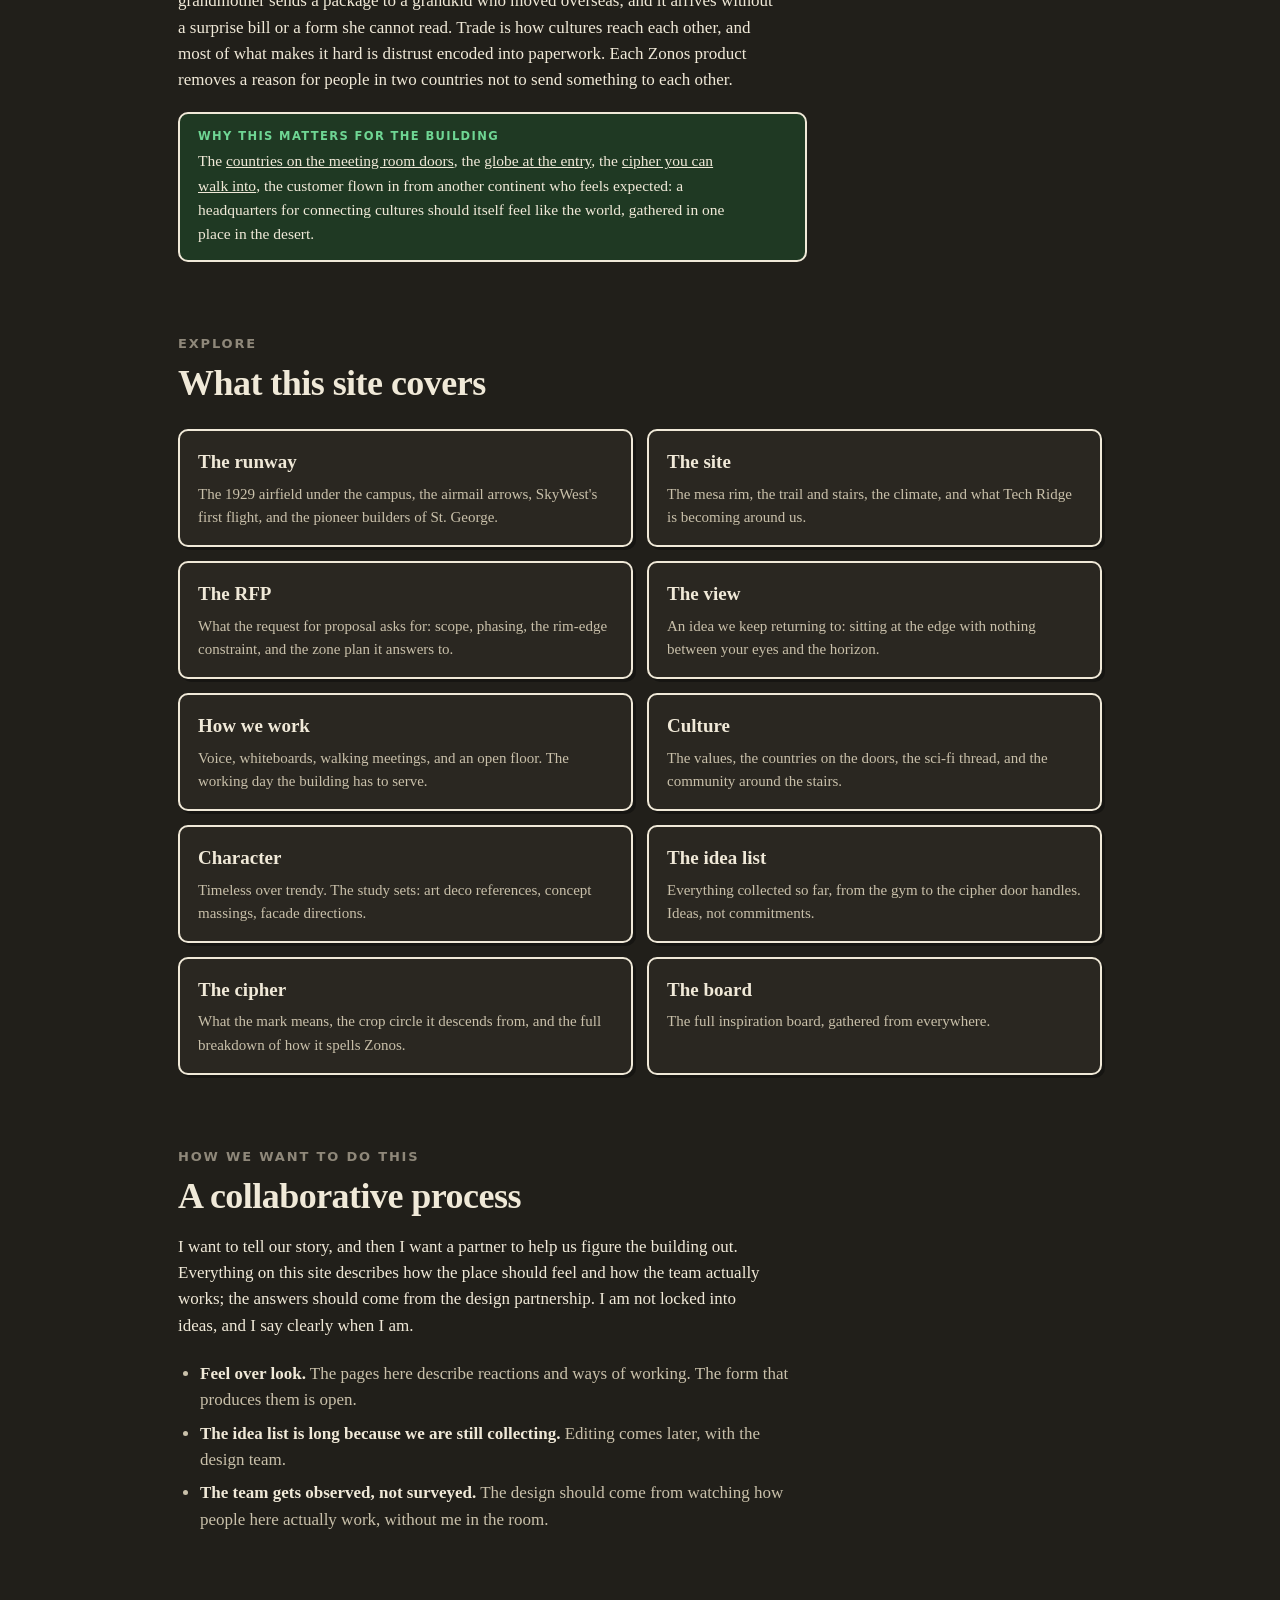
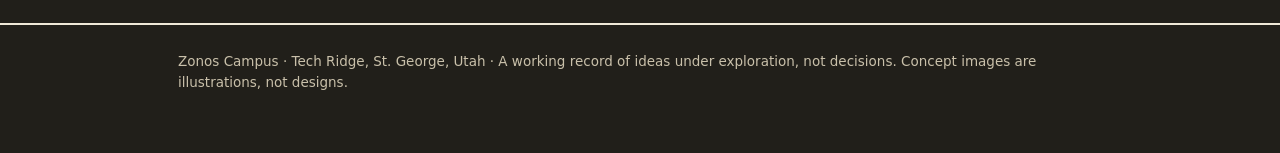
==== commit dfb4424b: "Shorten nav labels so the menu fits one line" ====
--- a/index.html
+++ b/index.html
@@ -13,17 +13,17 @@
 <nav class="site">
   <div class="bar">
     <a class="brand" href="index.html">Zonos Campus</a>
-    <a class="nl here" href="index.html">The story</a>
-    <a class="nl" href="history.html">The runway</a>
-    <a class="nl" href="site.html">The site</a>
-    <a class="nl" href="rfp.html">The RFP</a>
-    <a class="nl" href="view.html">The view</a>
-    <a class="nl" href="work.html">How we work</a>
+    <a class="nl here" href="index.html">Story</a>
+    <a class="nl" href="history.html">Runway</a>
+    <a class="nl" href="site.html">Site</a>
+    <a class="nl" href="rfp.html">RFP</a>
+    <a class="nl" href="view.html">View</a>
+    <a class="nl" href="work.html">Work</a>
     <a class="nl" href="culture.html">Culture</a>
     <a class="nl" href="design.html">Character</a>
-    <a class="nl" href="ideas.html">The idea list</a>
-    <a class="nl" href="cipher.html">The cipher</a>
-    <a class="nl" href="board.html">The board</a>
+    <a class="nl" href="ideas.html">Ideas</a>
+    <a class="nl" href="cipher.html">Cipher</a>
+    <a class="nl" href="board.html">Board</a>
     <button id="themebtn" type="button">Dark</button>
   </div>
 </nav>
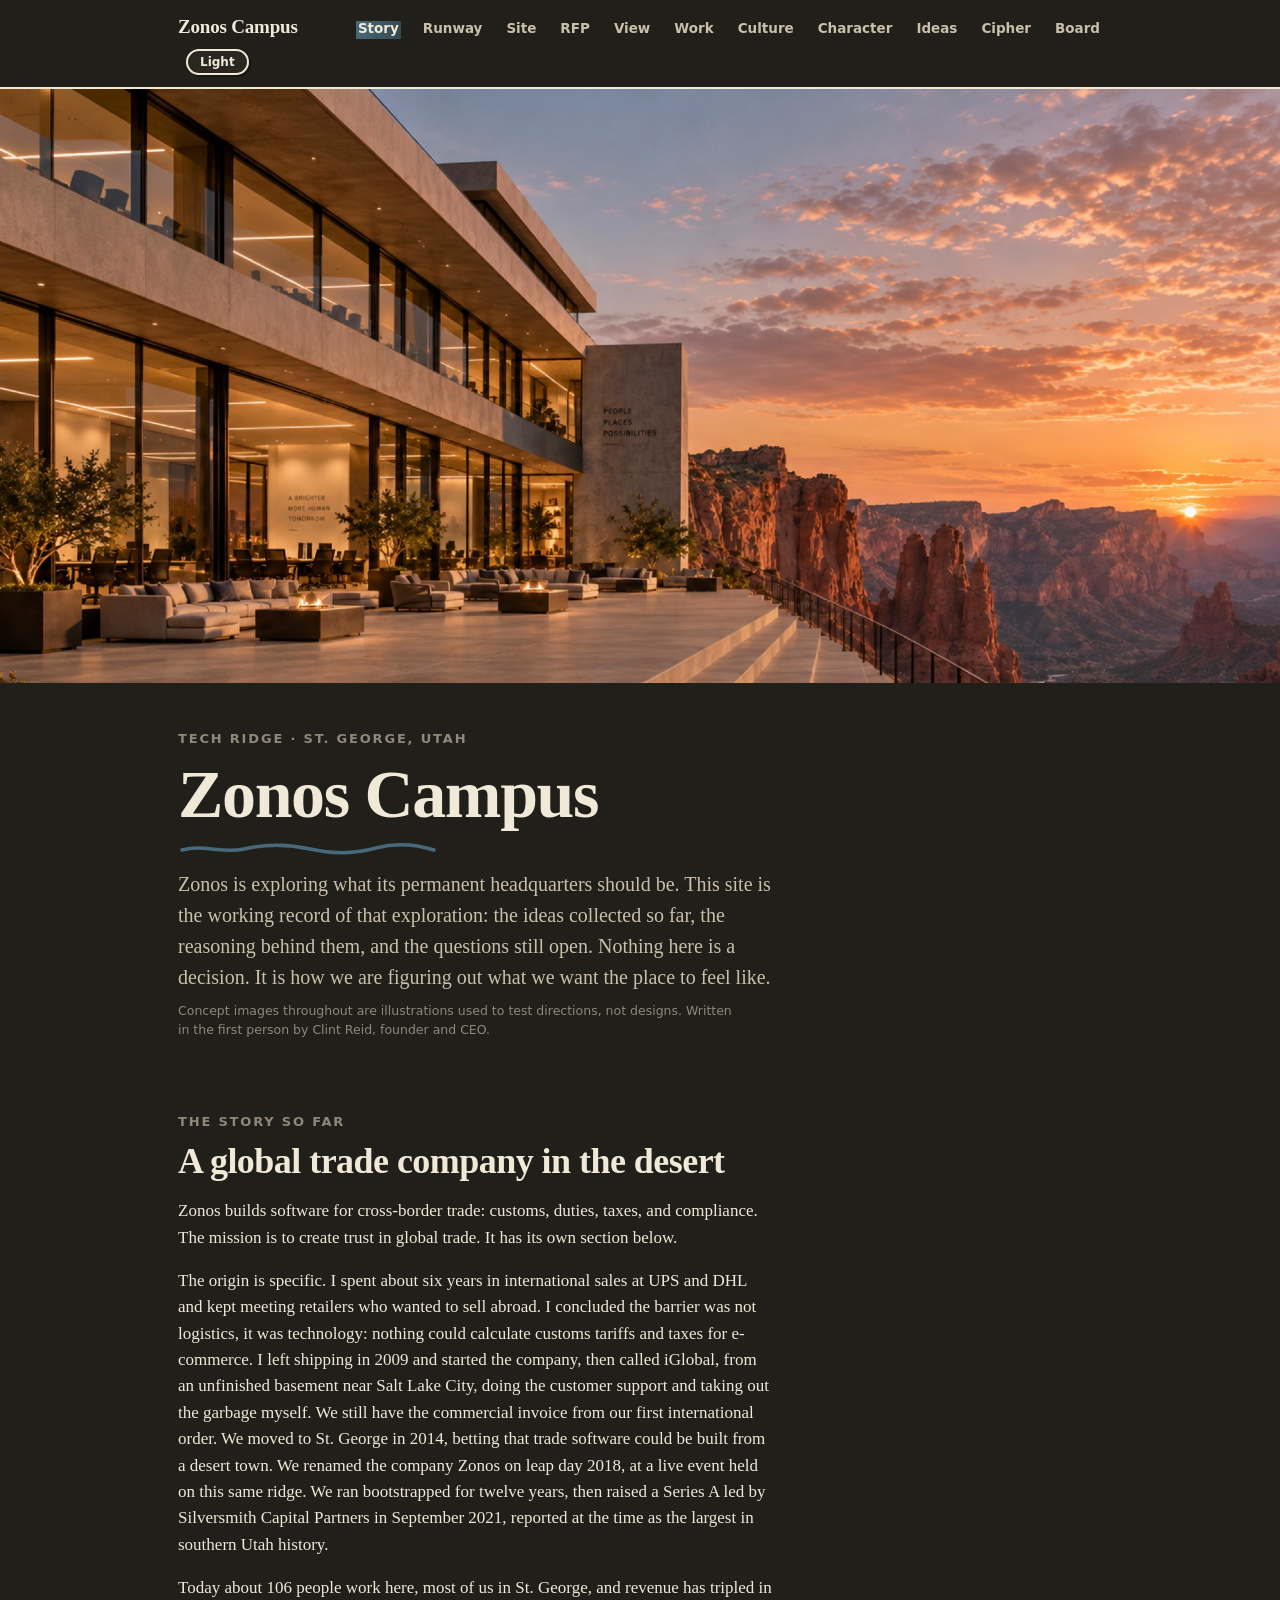
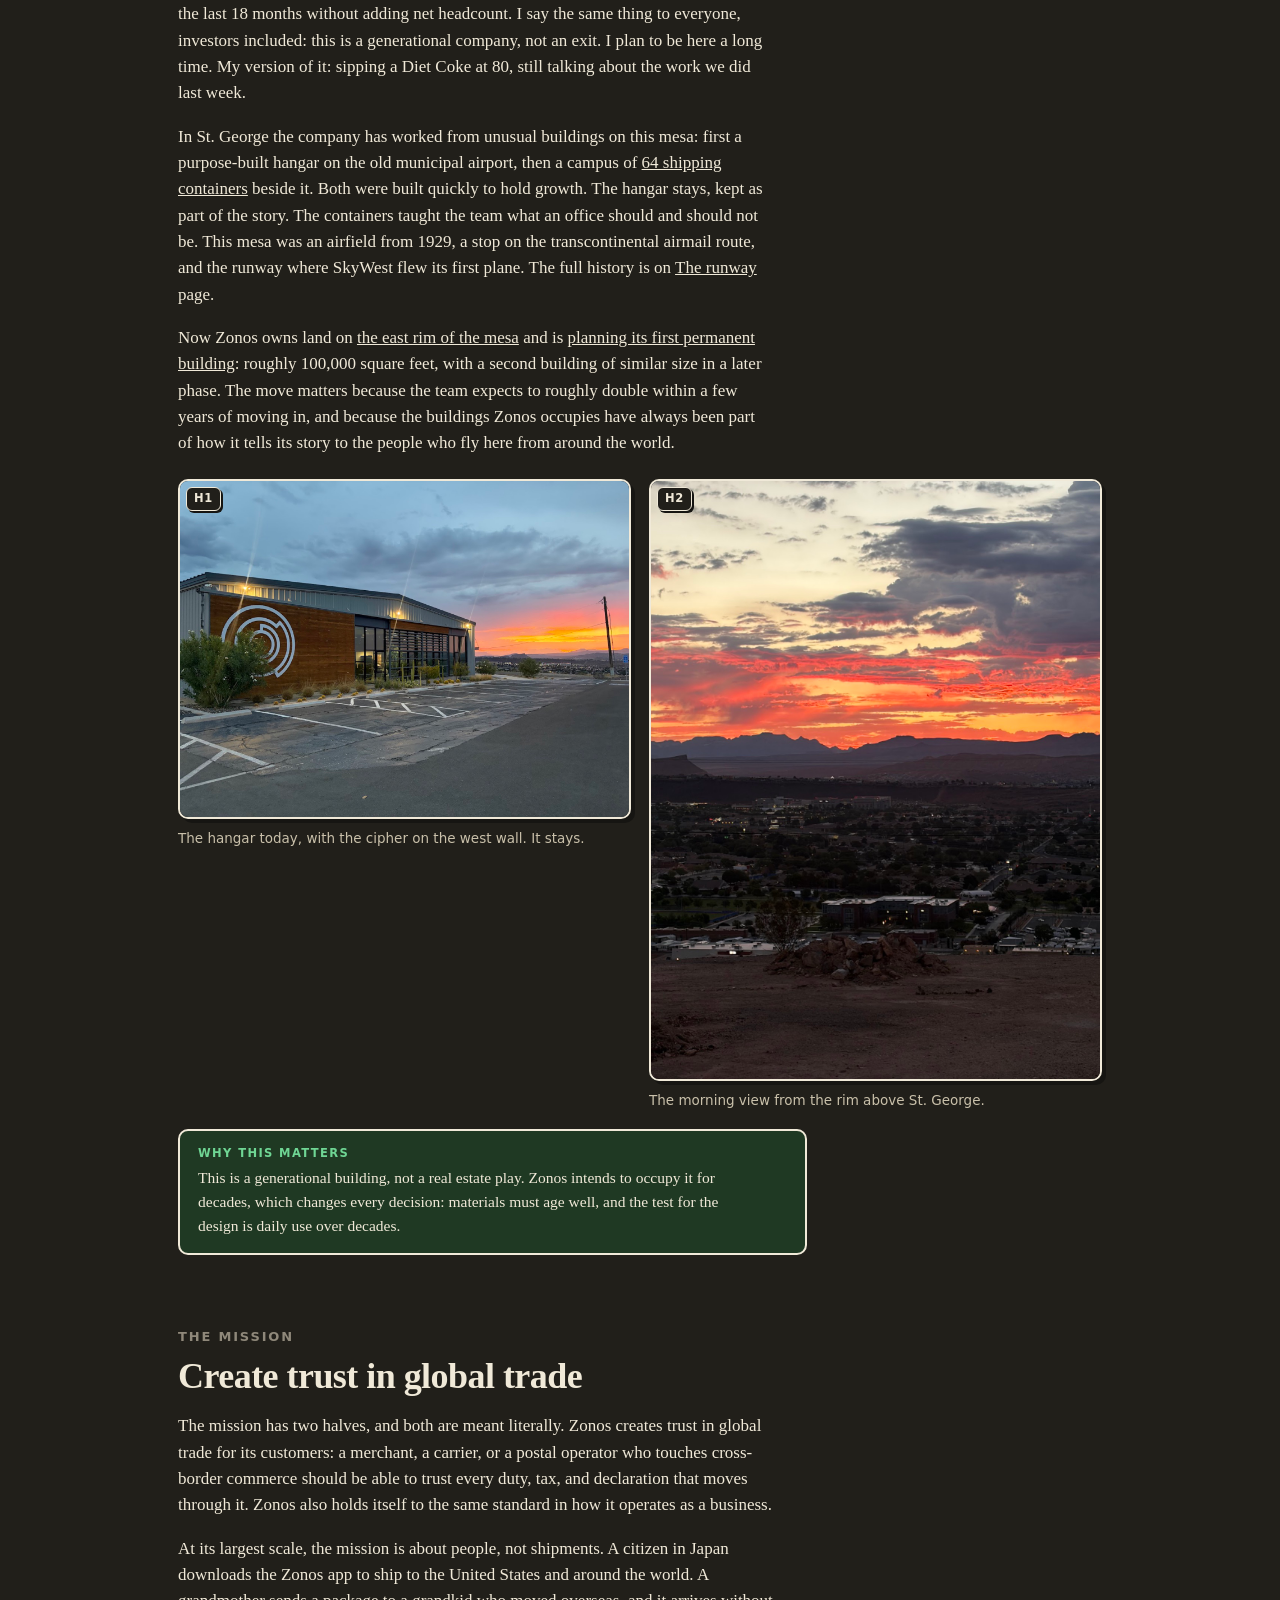
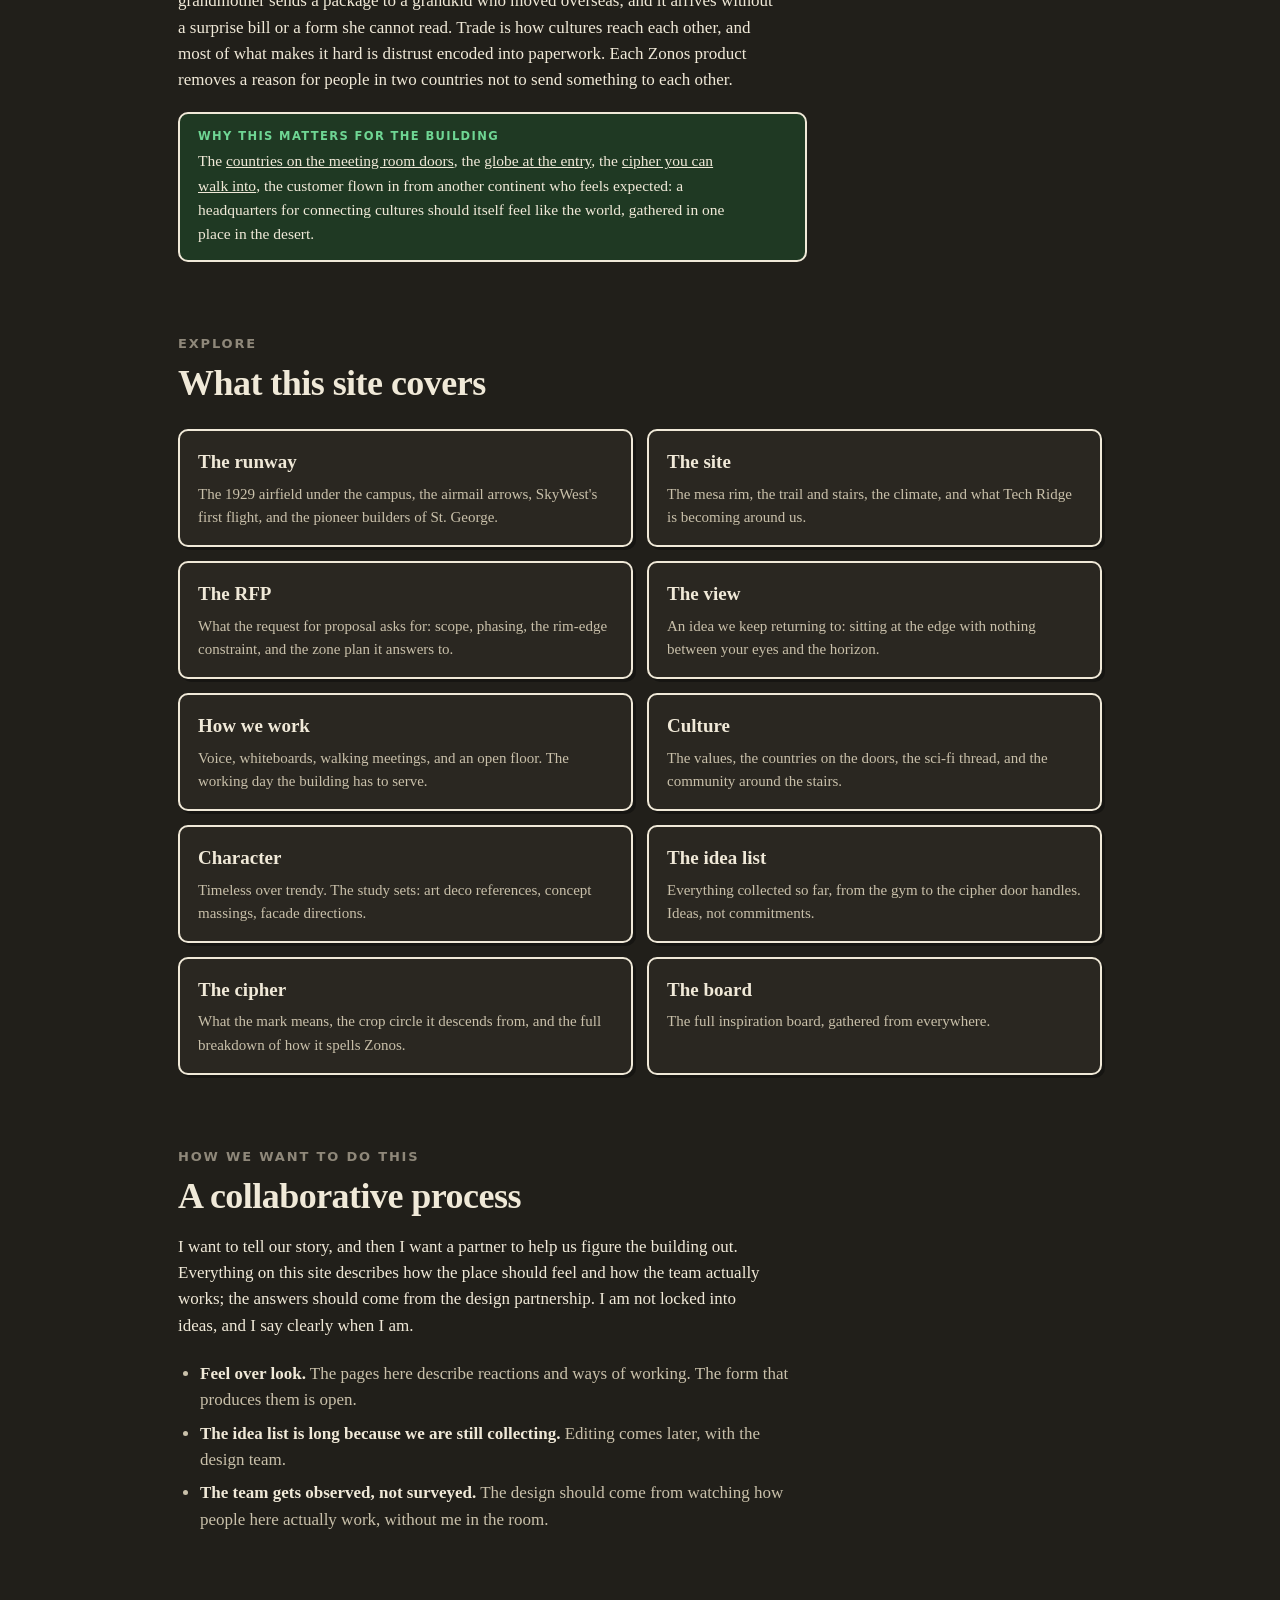
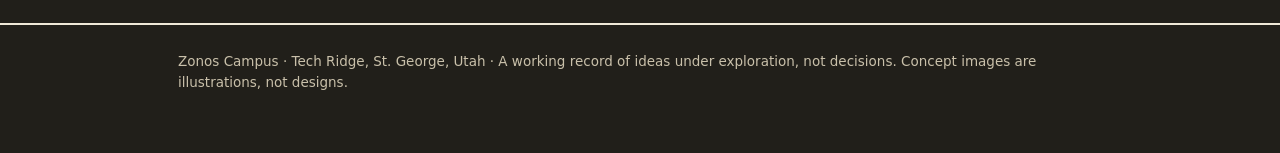
==== commit bc883a7b: "Design page: remove two images, lead with the aerial. Plainer headers." ====
--- a/index.html
+++ b/index.html
@@ -46,7 +46,7 @@
   <p class="eyebrow">The story so far</p>
   <h2>A global trade company in the desert</h2>
   <p>Zonos builds software for cross-border trade: customs, duties, taxes, and compliance. The mission is to create trust in global trade. It has its own section below.</p>
-  <p>The origin is specific. I spent about six years in international sales at UPS and DHL and kept meeting retailers who wanted to sell abroad. I concluded the barrier was not logistics, it was technology: nothing could calculate customs tariffs and taxes for e-commerce. I left shipping in 2009 and started the company, then called iGlobal, from an unfinished basement near Salt Lake City, doing the customer support and taking out the garbage myself. We still have the commercial invoice from our first international order. We moved to St. George in 2014, betting that world-class trade software could come from a desert town. We renamed the company Zonos on leap day 2018, at a live event held on this same ridge. We ran bootstrapped for twelve years, then raised a Series A led by Silversmith Capital Partners in September 2021, reported at the time as the largest in southern Utah history.</p>
+  <p>The origin is specific. I spent about six years in international sales at UPS and DHL and kept meeting retailers who wanted to sell abroad. I concluded the barrier was not logistics, it was technology: nothing could calculate customs tariffs and taxes for e-commerce. I left shipping in 2009 and started the company, then called iGlobal, from an unfinished basement near Salt Lake City, doing the customer support and taking out the garbage myself. We still have the commercial invoice from our first international order. We moved to St. George in 2014, betting that trade software could be built from a desert town. We renamed the company Zonos on leap day 2018, at a live event held on this same ridge. We ran bootstrapped for twelve years, then raised a Series A led by Silversmith Capital Partners in September 2021, reported at the time as the largest in southern Utah history.</p>
   <p>Today about 106 people work here, most of us in St. George, and revenue has tripled in the last 18 months without adding net headcount. I say the same thing to everyone, investors included: this is a generational company, not an exit. I plan to be here a long time. My version of it: sipping a Diet Coke at 80, still talking about the work we did last week.</p>
   <p>In St. George the company has worked from unusual buildings on this mesa: first a purpose-built hangar on the old municipal airport, then a campus of <a href="site.html#tour" style="color:inherit">64 shipping containers</a> beside it. Both were built quickly to hold growth. The hangar stays, kept as part of the story. The containers taught the team what an office should and should not be. This mesa was an airfield from 1929, a stop on the transcontinental airmail route, and the runway where SkyWest flew its first plane. The full history is on <a href="history.html" style="color:inherit">The runway</a> page.</p>
   <p>Now Zonos owns land on <a href="site.html" style="color:inherit">the east rim of the mesa</a> and is <a href="rfp.html" style="color:inherit">planning its first permanent building</a>: roughly 100,000 square feet, with a second building of similar size in a later phase. The move matters because the team expects to roughly double within a few years of moving in, and because the buildings Zonos occupies have always been part of how it tells its story to the people who fly here from around the world.</p>
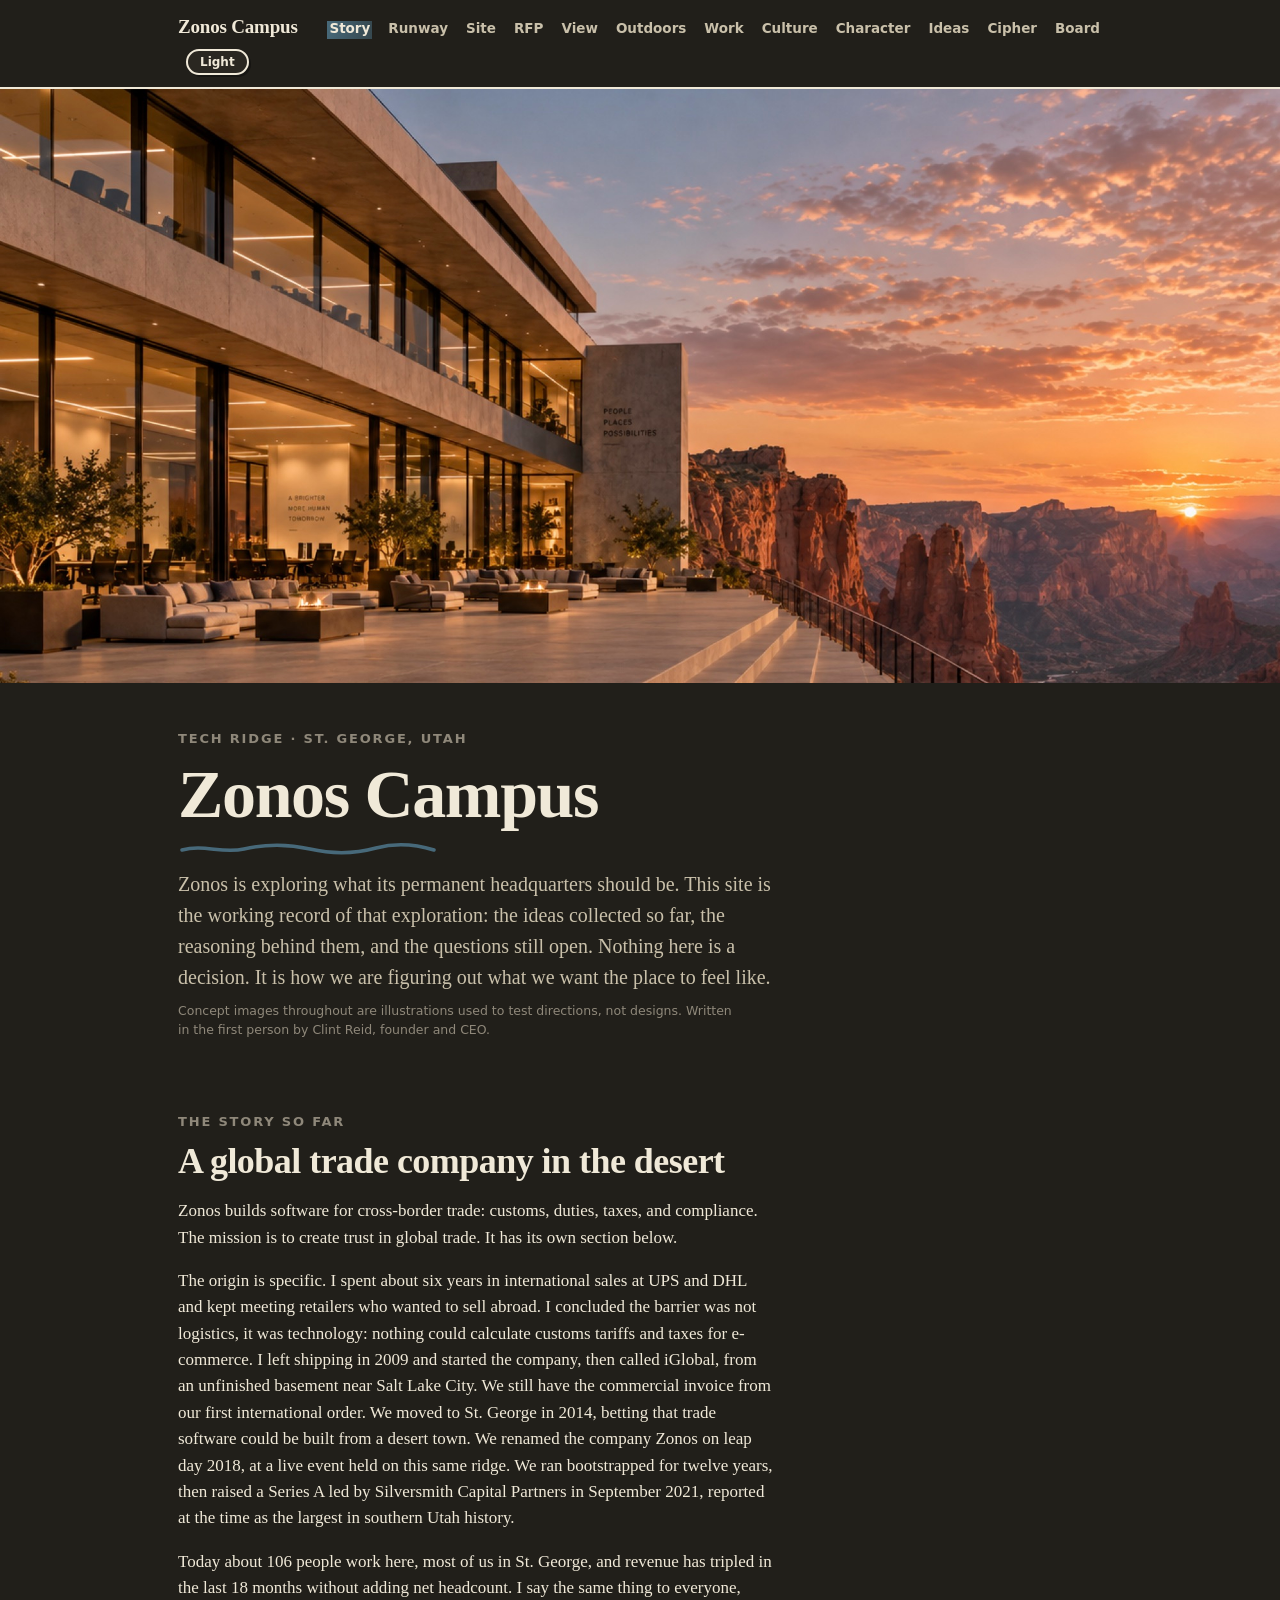
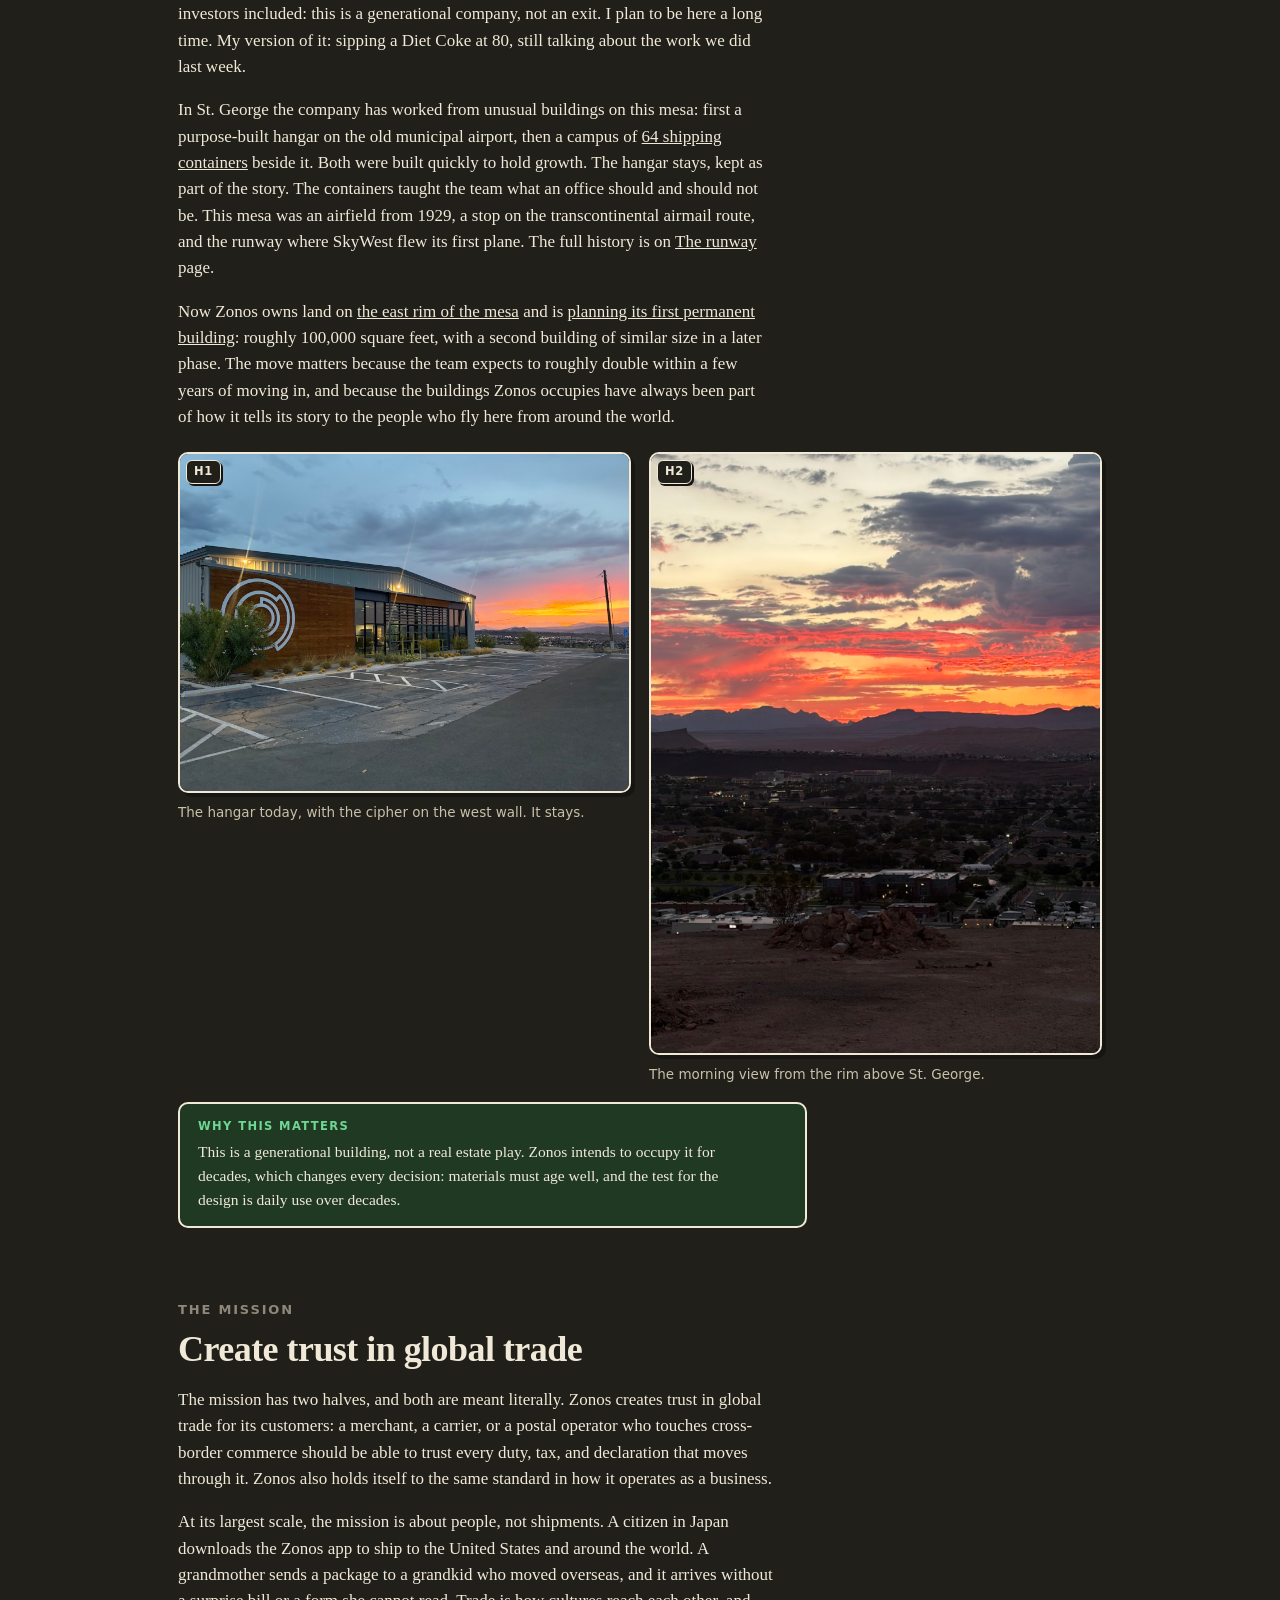
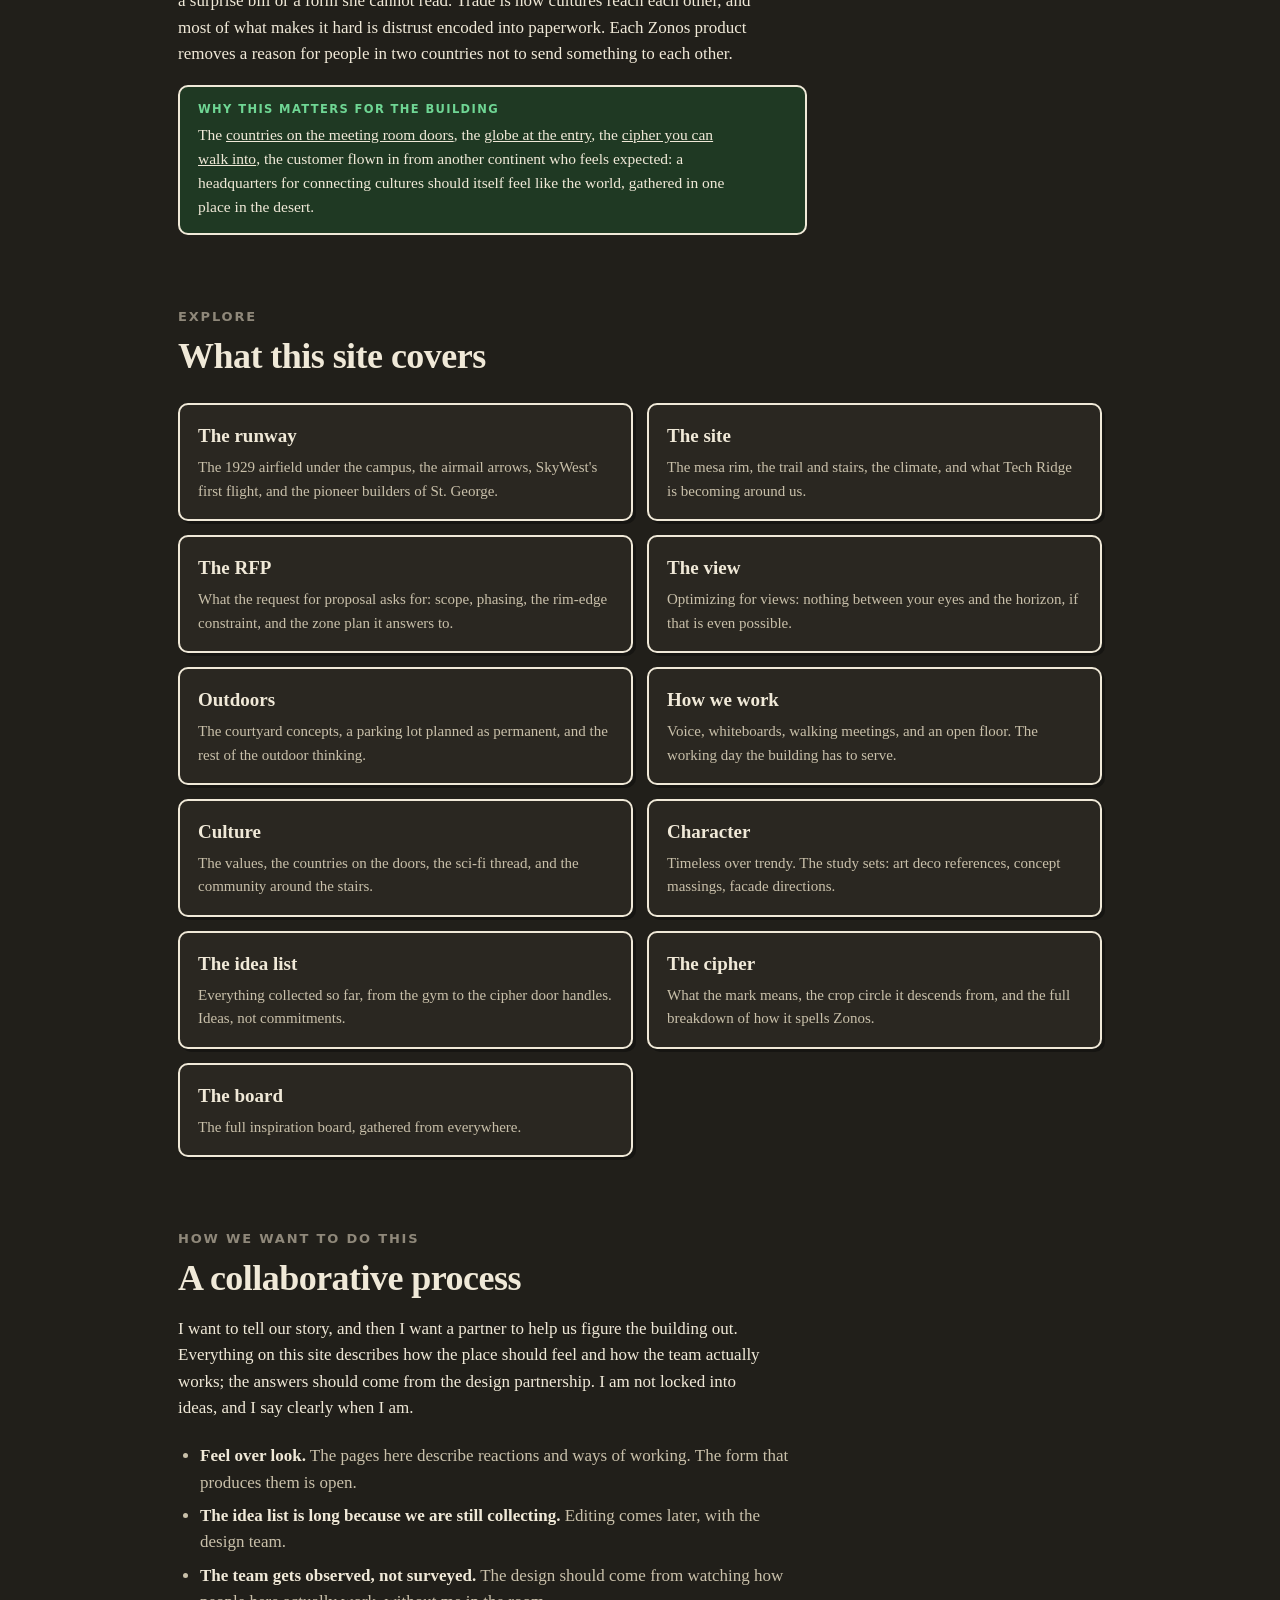
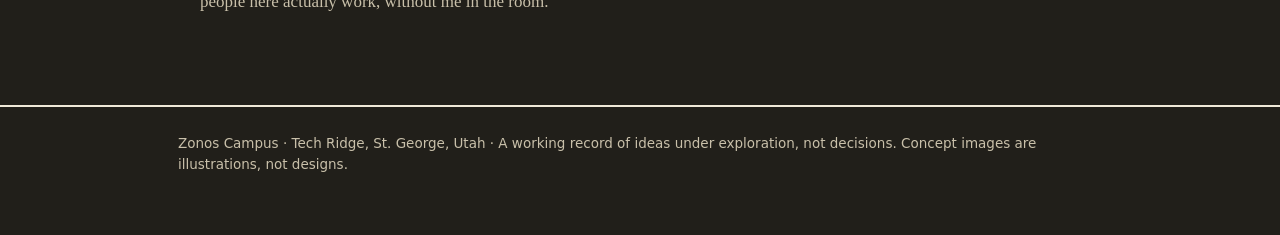
==== commit ee6fc395: "Outdoors page; RFP whole-property framing; view page reframed around views; cipher build moved off r" ====
--- a/index.html
+++ b/index.html
@@ -18,6 +18,7 @@
     <a class="nl" href="site.html">Site</a>
     <a class="nl" href="rfp.html">RFP</a>
     <a class="nl" href="view.html">View</a>
+    <a class="nl" href="outdoors.html">Outdoors</a>
     <a class="nl" href="work.html">Work</a>
     <a class="nl" href="culture.html">Culture</a>
     <a class="nl" href="design.html">Character</a>
@@ -46,7 +47,7 @@
   <p class="eyebrow">The story so far</p>
   <h2>A global trade company in the desert</h2>
   <p>Zonos builds software for cross-border trade: customs, duties, taxes, and compliance. The mission is to create trust in global trade. It has its own section below.</p>
-  <p>The origin is specific. I spent about six years in international sales at UPS and DHL and kept meeting retailers who wanted to sell abroad. I concluded the barrier was not logistics, it was technology: nothing could calculate customs tariffs and taxes for e-commerce. I left shipping in 2009 and started the company, then called iGlobal, from an unfinished basement near Salt Lake City, doing the customer support and taking out the garbage myself. We still have the commercial invoice from our first international order. We moved to St. George in 2014, betting that trade software could be built from a desert town. We renamed the company Zonos on leap day 2018, at a live event held on this same ridge. We ran bootstrapped for twelve years, then raised a Series A led by Silversmith Capital Partners in September 2021, reported at the time as the largest in southern Utah history.</p>
+  <p>The origin is specific. I spent about six years in international sales at UPS and DHL and kept meeting retailers who wanted to sell abroad. I concluded the barrier was not logistics, it was technology: nothing could calculate customs tariffs and taxes for e-commerce. I left shipping in 2009 and started the company, then called iGlobal, from an unfinished basement near Salt Lake City. We still have the commercial invoice from our first international order. We moved to St. George in 2014, betting that trade software could be built from a desert town. We renamed the company Zonos on leap day 2018, at a live event held on this same ridge. We ran bootstrapped for twelve years, then raised a Series A led by Silversmith Capital Partners in September 2021, reported at the time as the largest in southern Utah history.</p>
   <p>Today about 106 people work here, most of us in St. George, and revenue has tripled in the last 18 months without adding net headcount. I say the same thing to everyone, investors included: this is a generational company, not an exit. I plan to be here a long time. My version of it: sipping a Diet Coke at 80, still talking about the work we did last week.</p>
   <p>In St. George the company has worked from unusual buildings on this mesa: first a purpose-built hangar on the old municipal airport, then a campus of <a href="site.html#tour" style="color:inherit">64 shipping containers</a> beside it. Both were built quickly to hold growth. The hangar stays, kept as part of the story. The containers taught the team what an office should and should not be. This mesa was an airfield from 1929, a stop on the transcontinental airmail route, and the runway where SkyWest flew its first plane. The full history is on <a href="history.html" style="color:inherit">The runway</a> page.</p>
   <p>Now Zonos owns land on <a href="site.html" style="color:inherit">the east rim of the mesa</a> and is <a href="rfp.html" style="color:inherit">planning its first permanent building</a>: roughly 100,000 square feet, with a second building of similar size in a later phase. The move matters because the team expects to roughly double within a few years of moving in, and because the buildings Zonos occupies have always been part of how it tells its story to the people who fly here from around the world.</p>
@@ -84,7 +85,8 @@
     <a href="history.html"><h3>The runway</h3><p>The 1929 airfield under the campus, the airmail arrows, SkyWest's first flight, and the pioneer builders of St. George.</p></a>
     <a href="site.html"><h3>The site</h3><p>The mesa rim, the trail and stairs, the climate, and what Tech Ridge is becoming around us.</p></a>
     <a href="rfp.html"><h3>The RFP</h3><p>What the request for proposal asks for: scope, phasing, the rim-edge constraint, and the zone plan it answers to.</p></a>
-    <a href="view.html"><h3>The view</h3><p>An idea we keep returning to: sitting at the edge with nothing between your eyes and the horizon.</p></a>
+    <a href="view.html"><h3>The view</h3><p>Optimizing for views: nothing between your eyes and the horizon, if that is even possible.</p></a>
+    <a href="outdoors.html"><h3>Outdoors</h3><p>The courtyard concepts, a parking lot planned as permanent, and the rest of the outdoor thinking.</p></a>
     <a href="work.html"><h3>How we work</h3><p>Voice, whiteboards, walking meetings, and an open floor. The working day the building has to serve.</p></a>
     <a href="culture.html"><h3>Culture</h3><p>The values, the countries on the doors, the sci-fi thread, and the community around the stairs.</p></a>
     <a href="design.html"><h3>Character</h3><p>Timeless over trendy. The study sets: art deco references, concept massings, facade directions.</p></a>
--- a/style.css
+++ b/style.css
@@ -35,7 +35,7 @@
 }
 nav.site .bar{
   max-width:980px; margin:0 auto; padding:12px 28px;
-  display:flex; align-items:baseline; gap:8px 20px; flex-wrap:wrap;
+  display:flex; align-items:baseline; gap:8px 14px; flex-wrap:wrap;
   font-family:-apple-system,system-ui,sans-serif;
 }
 nav.site .brand{
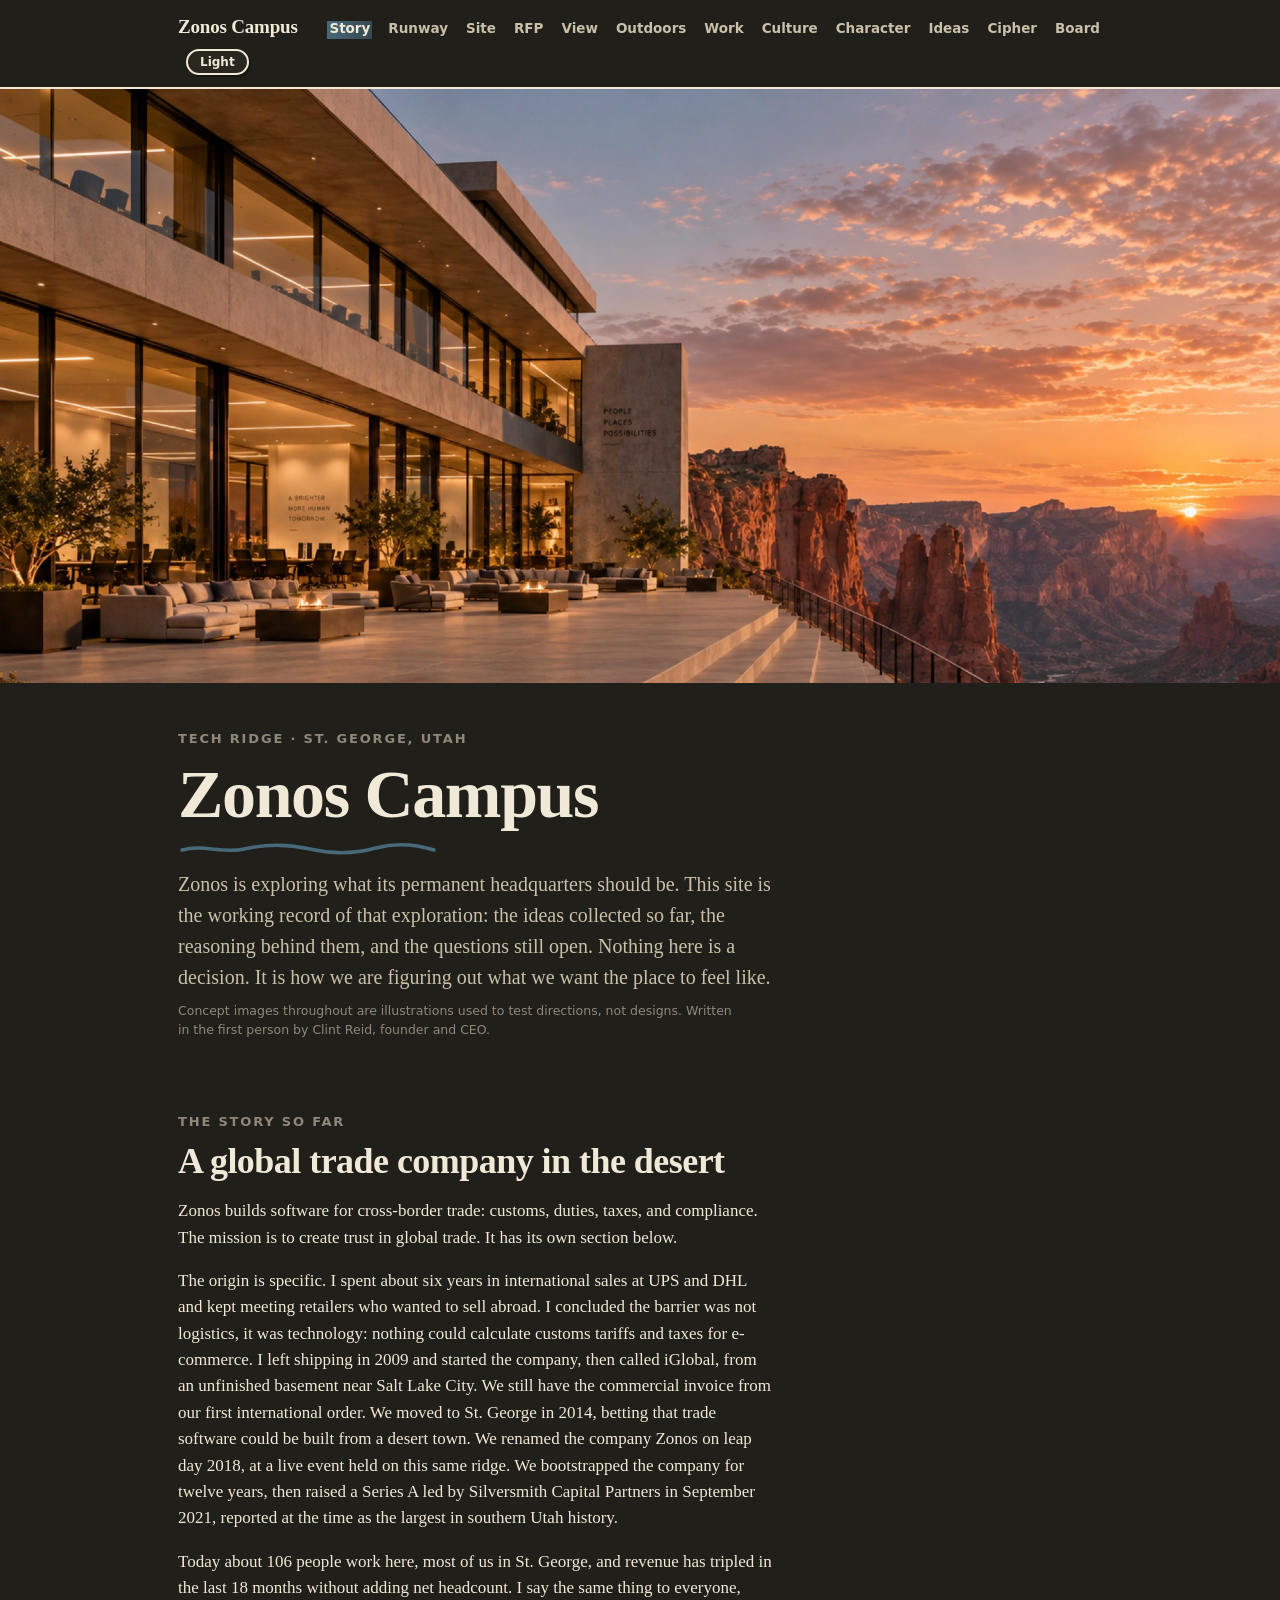
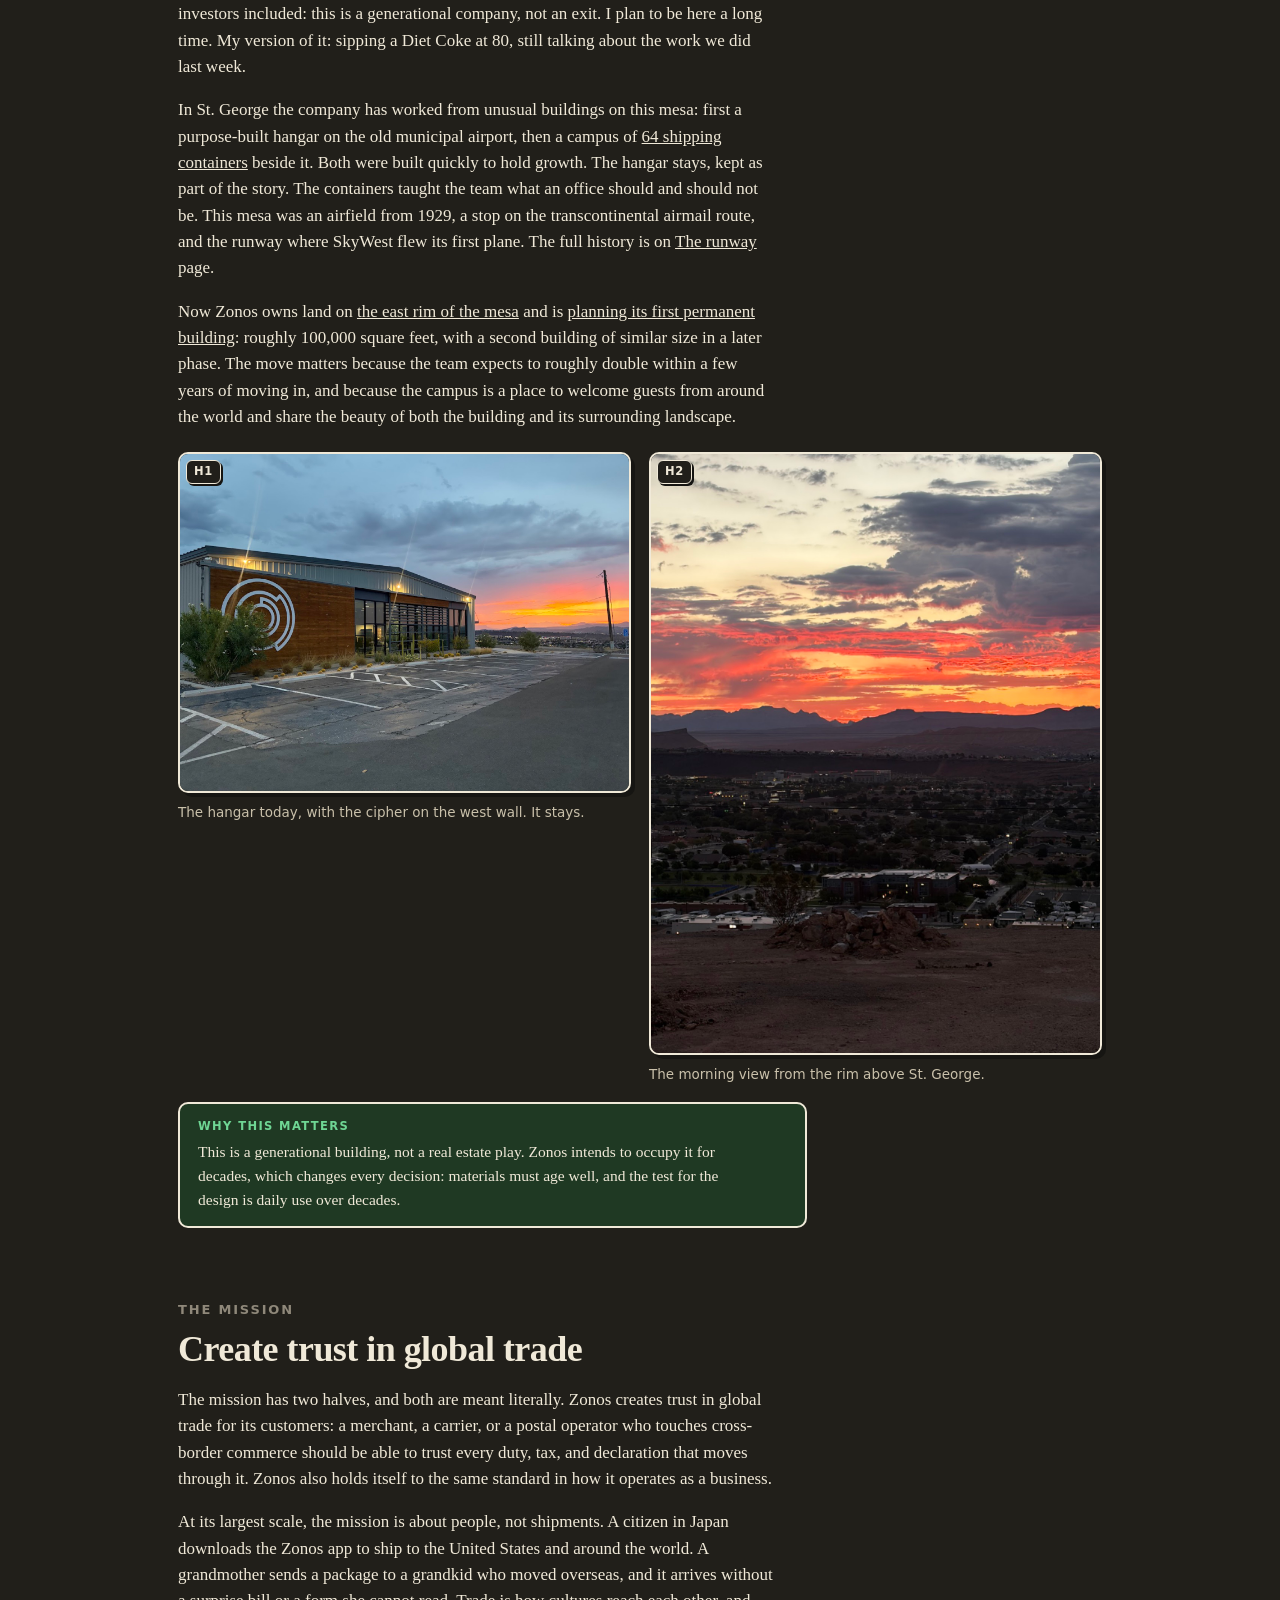
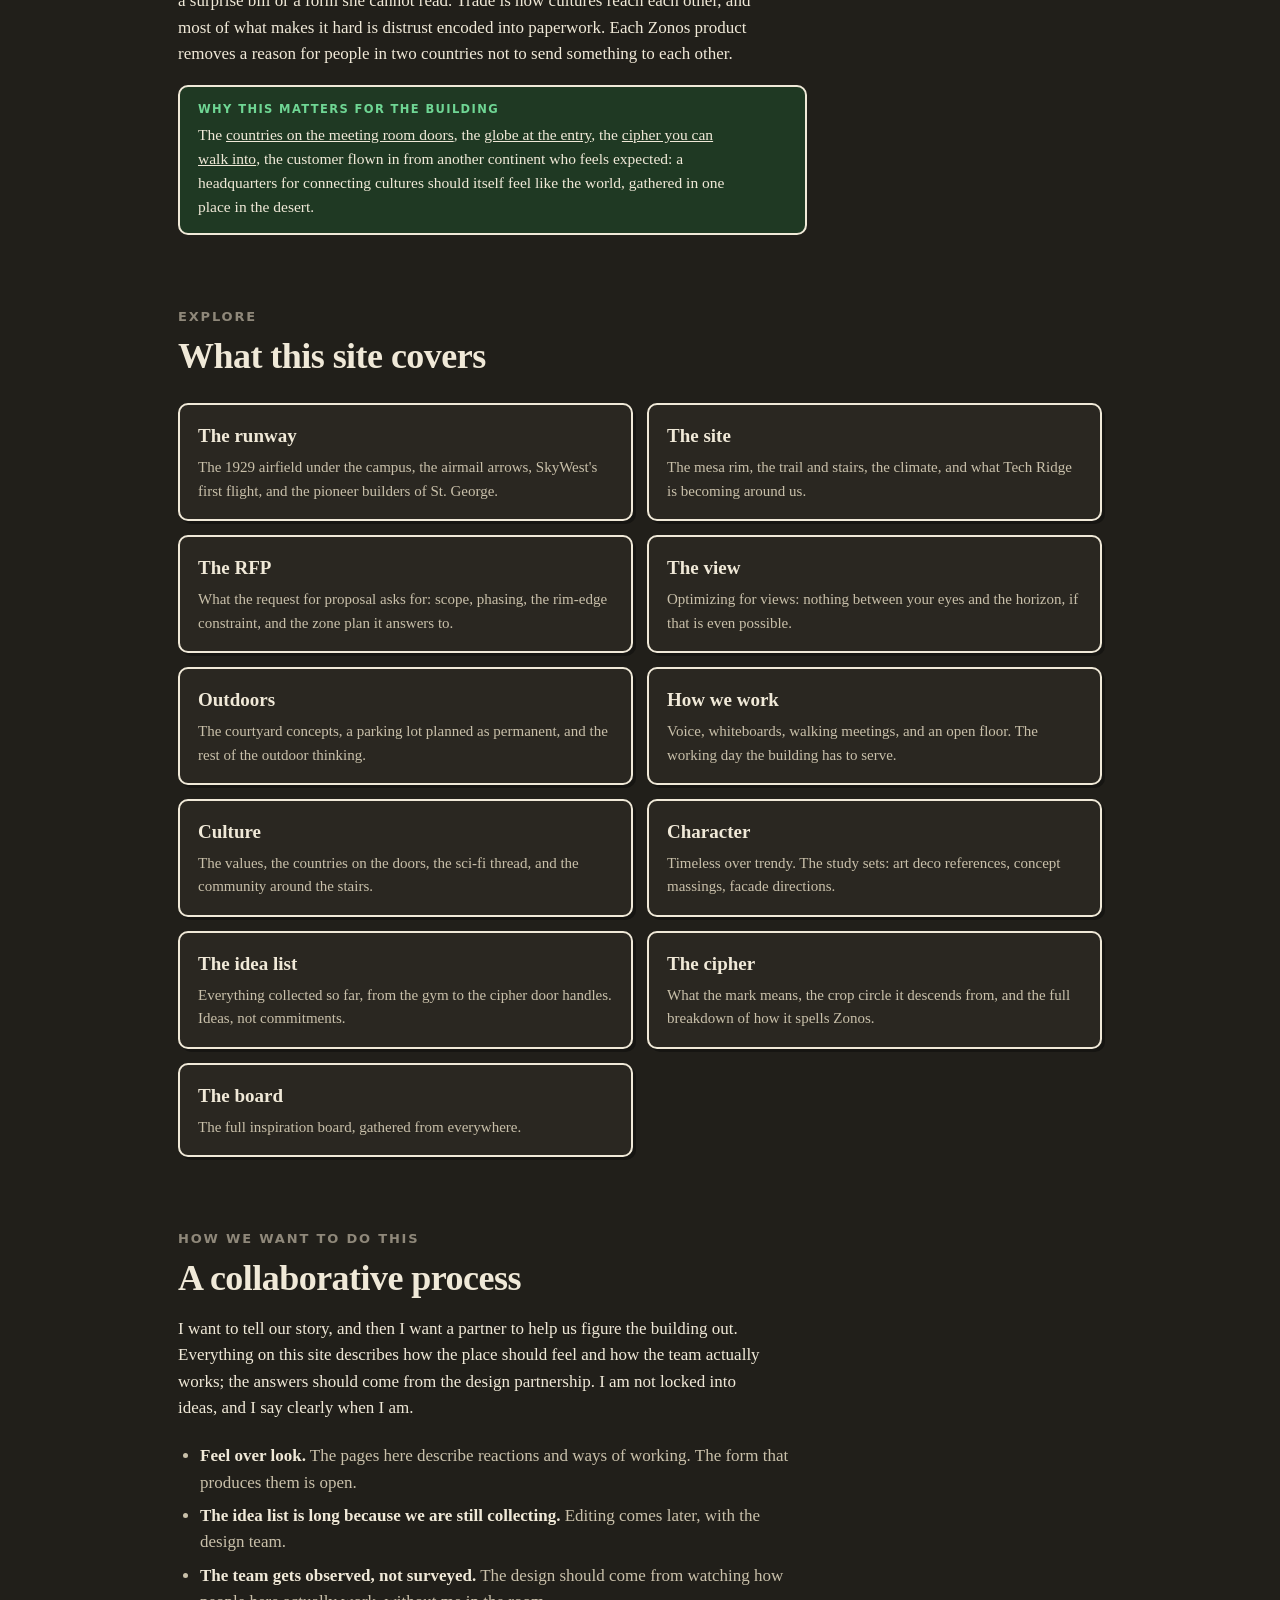
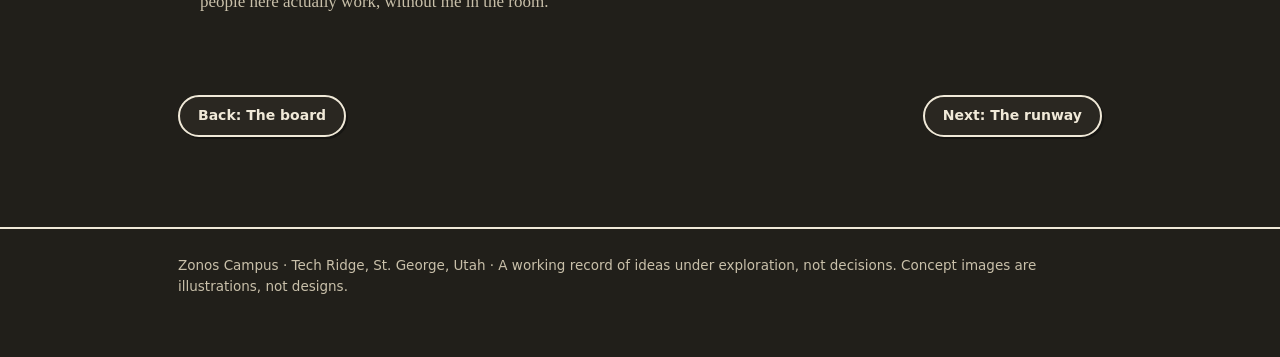
==== commit 16596aa1: "Justin's review: story pager, bootstrapped wording, welcome-guests sentence, three-approaches bullet" ====
--- a/index.html
+++ b/index.html
@@ -47,10 +47,10 @@
   <p class="eyebrow">The story so far</p>
   <h2>A global trade company in the desert</h2>
   <p>Zonos builds software for cross-border trade: customs, duties, taxes, and compliance. The mission is to create trust in global trade. It has its own section below.</p>
-  <p>The origin is specific. I spent about six years in international sales at UPS and DHL and kept meeting retailers who wanted to sell abroad. I concluded the barrier was not logistics, it was technology: nothing could calculate customs tariffs and taxes for e-commerce. I left shipping in 2009 and started the company, then called iGlobal, from an unfinished basement near Salt Lake City. We still have the commercial invoice from our first international order. We moved to St. George in 2014, betting that trade software could be built from a desert town. We renamed the company Zonos on leap day 2018, at a live event held on this same ridge. We ran bootstrapped for twelve years, then raised a Series A led by Silversmith Capital Partners in September 2021, reported at the time as the largest in southern Utah history.</p>
+  <p>The origin is specific. I spent about six years in international sales at UPS and DHL and kept meeting retailers who wanted to sell abroad. I concluded the barrier was not logistics, it was technology: nothing could calculate customs tariffs and taxes for e-commerce. I left shipping in 2009 and started the company, then called iGlobal, from an unfinished basement near Salt Lake City. We still have the commercial invoice from our first international order. We moved to St. George in 2014, betting that trade software could be built from a desert town. We renamed the company Zonos on leap day 2018, at a live event held on this same ridge. We bootstrapped the company for twelve years, then raised a Series A led by Silversmith Capital Partners in September 2021, reported at the time as the largest in southern Utah history.</p>
   <p>Today about 106 people work here, most of us in St. George, and revenue has tripled in the last 18 months without adding net headcount. I say the same thing to everyone, investors included: this is a generational company, not an exit. I plan to be here a long time. My version of it: sipping a Diet Coke at 80, still talking about the work we did last week.</p>
   <p>In St. George the company has worked from unusual buildings on this mesa: first a purpose-built hangar on the old municipal airport, then a campus of <a href="site.html#tour" style="color:inherit">64 shipping containers</a> beside it. Both were built quickly to hold growth. The hangar stays, kept as part of the story. The containers taught the team what an office should and should not be. This mesa was an airfield from 1929, a stop on the transcontinental airmail route, and the runway where SkyWest flew its first plane. The full history is on <a href="history.html" style="color:inherit">The runway</a> page.</p>
-  <p>Now Zonos owns land on <a href="site.html" style="color:inherit">the east rim of the mesa</a> and is <a href="rfp.html" style="color:inherit">planning its first permanent building</a>: roughly 100,000 square feet, with a second building of similar size in a later phase. The move matters because the team expects to roughly double within a few years of moving in, and because the buildings Zonos occupies have always been part of how it tells its story to the people who fly here from around the world.</p>
+  <p>Now Zonos owns land on <a href="site.html" style="color:inherit">the east rim of the mesa</a> and is <a href="rfp.html" style="color:inherit">planning its first permanent building</a>: roughly 100,000 square feet, with a second building of similar size in a later phase. The move matters because the team expects to roughly double within a few years of moving in, and because the campus is a place to welcome guests from around the world and share the beauty of both the building and its surrounding landscape.</p>
   <div class="duo">
     <figure>
       <img loading="lazy" src="images/today_hangar_dusk.jpg" alt="The current Zonos hangar building at dusk with the cipher mark">
@@ -107,6 +107,11 @@
   </ul>
 </section>
 
+<div class="pager">
+  <a href="board.html">Back: The board</a>
+  <a href="history.html">Next: The runway</a>
+</div>
+
 </main>
 
 <footer>
